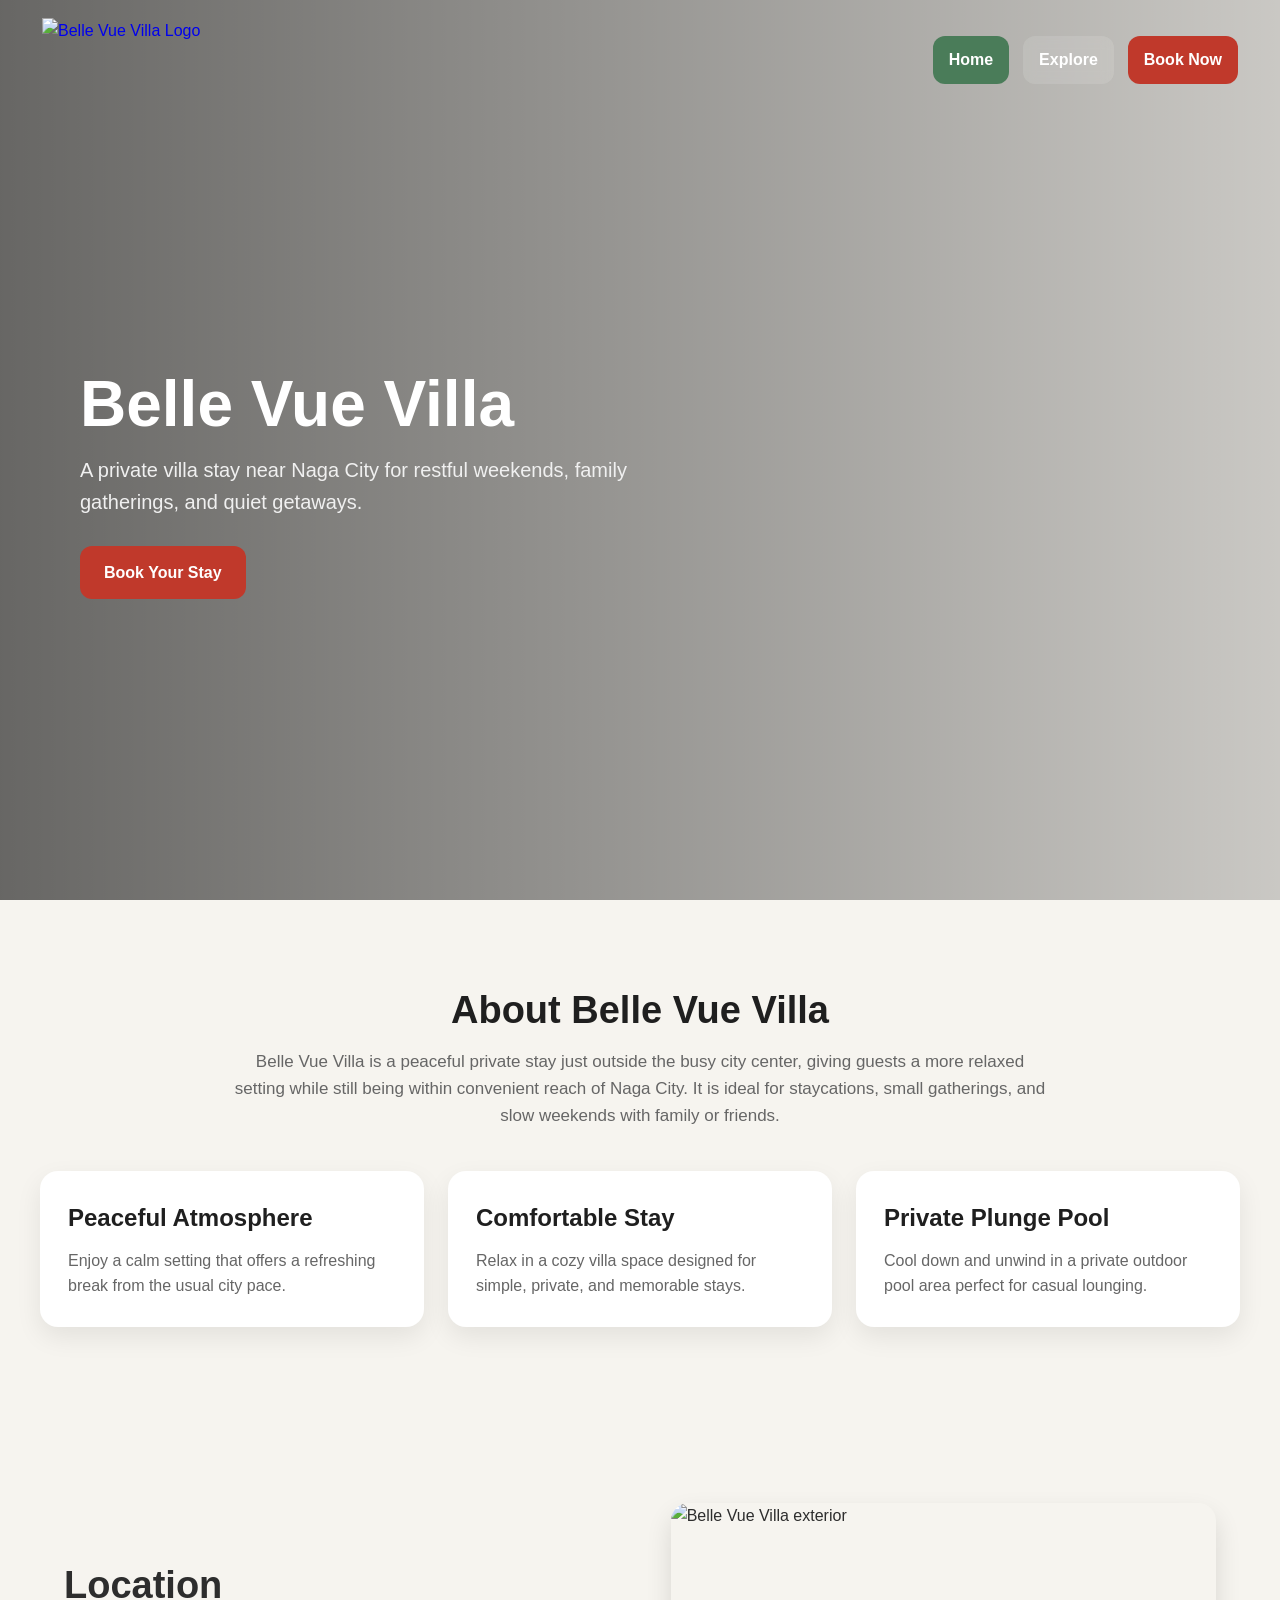
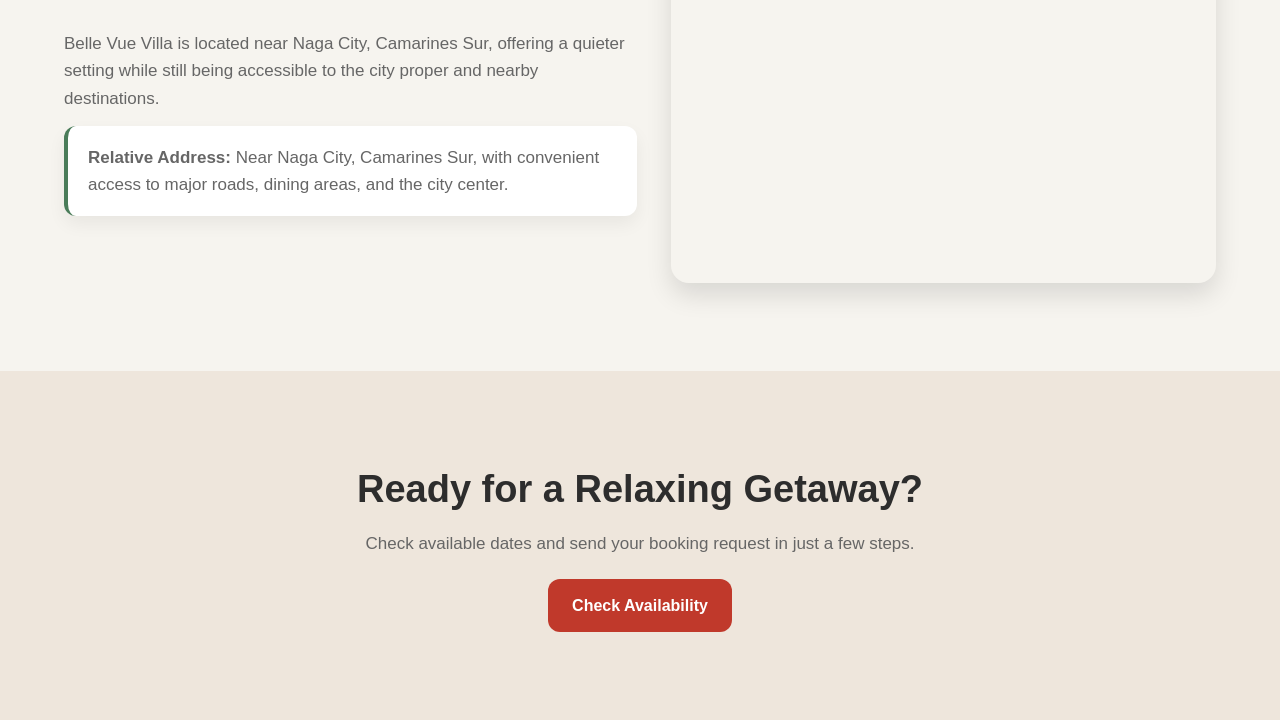
==== index.html @ 0dc4912a "Add files via upload" ====
<!DOCTYPE html>
<html lang="en">
<head>
  <meta charset="UTF-8">
  <meta name="viewport" content="width=device-width, initial-scale=1.0">
  <title>Belle Vue Villa</title>
  <link rel="stylesheet" href="style.css">
  <link rel="icon" type="image/png" sizes="32x32" href="Photos/BVV-favicon.png">
</head>
<body class="home-page">

  <header class="site-header home-header">
    <div class="header-left">
      <a href="index.html">
        <img src="Photos/BVV-Logo.png" alt="Belle Vue Villa Logo" class="logo">
      </a>
    </div>

    <button class="menu-toggle" id="menu-toggle" aria-label="Open navigation">☰</button>

    <nav id="site-nav">
      <a href="index.html" class="active">Home</a>
      <a href="explore.html">Explore</a>
      <a href="booking.html" class="book-link">Book Now</a>
    </nav>
  </header>

  <section class="hero">
    <div class="hero-overlay"></div>
    <div class="hero-text">
      <h1>Belle Vue Villa</h1>
      <p>A private villa stay near Naga City for restful weekends, family gatherings, and quiet getaways.</p>
      <button class="btn" type="button" onclick="location.href='booking.html'">Book Your Stay</button>
    </div>
  </section>

  <section class="about">
    <div class="section-heading">
      <h2>About Belle Vue Villa</h2>
      <p>
        Belle Vue Villa is a peaceful private stay just outside the busy city center, giving guests a more relaxed setting while still being within convenient reach of Naga City. It is ideal for staycations, small gatherings, and slow weekends with family or friends.
      </p>
    </div>

    <div class="features">
      <div class="feature">
        <h3>Peaceful Atmosphere</h3>
        <p>Enjoy a calm setting that offers a refreshing break from the usual city pace.</p>
      </div>

      <div class="feature">
        <h3>Comfortable Stay</h3>
        <p>Relax in a cozy villa space designed for simple, private, and memorable stays.</p>
      </div>

      <div class="feature">
        <h3>Private Plunge Pool</h3>
        <p>Cool down and unwind in a private outdoor pool area perfect for casual lounging.</p>
      </div>
    </div>
  </section>

  <section class="location-section">
    <div class="location-text">
      <h2>Location</h2>
      <p>
        Belle Vue Villa is located near Naga City, Camarines Sur, offering a quieter setting while still being accessible to the city proper and nearby destinations.
      </p>
      <p class="relative-address">
        <strong>Relative Address:</strong> Near Naga City, Camarines Sur, with convenient access to major roads, dining areas, and the city center.
      </p>
    </div>

    <div class="location-image">
      <img src="Photos/Outdoor/OD-1.JPG" alt="Belle Vue Villa exterior">
    </div>
  </section>

  <section class="cta">
    <h2>Ready for a Relaxing Getaway?</h2>
    <p>Check available dates and send your booking request in just a few steps.</p>
    <button class="btn" type="button" onclick="location.href='booking.html'">Check Availability</button>
  </section>

  <script>
    const menuToggle = document.getElementById("menu-toggle");
    const siteNav = document.getElementById("site-nav");

    menuToggle.addEventListener("click", () => {
      siteNav.classList.toggle("show");
    });
  </script>
</body>
</html>
---- style.css ----
*{
  margin:0;
  padding:0;
  box-sizing:border-box;
  font-family:'Segoe UI', Tahoma, Geneva, Verdana, sans-serif;
}

html{
  scroll-behavior:smooth;
}

body{
  background:#f6f4ef;
  color:#2d2d2d;
  line-height:1.6;
}

img{
  max-width:100%;
  display:block;
}

a{
  text-decoration:none;
}

button,
input,
select,
textarea{
  font:inherit;
}

/* ================= SHARED ================= */

.section-heading{
  max-width:820px;
  margin:0 auto 42px;
  text-align:center;
}

.section-heading h2{
  font-size:38px;
  line-height:1.2;
  margin-bottom:14px;
  color:#1f1f1f;
}

.section-heading p{
  font-size:17px;
  color:#666;
}

.btn{
  background:#c0392b;
  color:#fff;
  border:none;
  border-radius:12px;
  padding:14px 24px;
  font-size:16px;
  font-weight:600;
  cursor:pointer;
  transition:0.25s ease;
}

.btn:hover{
  background:#a93226;
  transform:translateY(-2px);
}

/* ================= HEADER ================= */

.site-header{
  width:100%;
  display:flex;
  align-items:center;
  justify-content:space-between;
  padding:18px 42px;
  position:relative;
  z-index:100;
  background:#ffffff;
  border-bottom:1px solid rgba(0,0,0,0.06);
}

.home-header{
  position:absolute;
  top:0;
  left:0;
  background:transparent;
  border-bottom:none;
}

.header-left{
  display:flex;
  align-items:center;
}

.logo{
  height:84px;
  width:auto;
  object-fit:contain;
}

.site-header nav{
  display:flex;
  align-items:center;
  gap:14px;
}

.site-header nav a{
  color:#333;
  font-weight:600;
  padding:11px 16px;
  border-radius:12px;
  transition:0.25s ease;
}

.site-header nav a:hover{
  background:#f2f2f2;
  color:#c0392b;
}

.site-header nav a.active{
  background:#4A7C59;
  color:#fff;
}

.home-header nav a{
  color:#fff;
  background:rgba(255,255,255,0.12);
  backdrop-filter:blur(6px);
}

.home-header nav a:hover{
  color:#fff;
  background:rgba(255,255,255,0.22);
}

.book-link{
  background:#c0392b !important;
  color:#fff !important;
}

.book-link:hover{
  background:#a93226 !important;
}

.menu-toggle{
  display:none;
  background:none;
  border:none;
  font-size:28px;
  color:#333;
  cursor:pointer;
}

.home-header .menu-toggle{
  color:#fff;
}

/* ================= HOME PAGE ================= */

.hero{
  position:relative;
  min-height:100vh;
  display:flex;
  align-items:center;
  padding:150px 80px 80px;
  background:url("Photos/Outdoor/OD-1.JPG") center/cover no-repeat;
}

.hero-overlay{
  position:absolute;
  inset:0;
  background:linear-gradient(to right, rgba(0,0,0,0.58), rgba(0,0,0,0.18));
}

.hero-text{
  position:relative;
  z-index:2;
  max-width:650px;
  color:#fff;
}

.hero-text h1{
  font-size:64px;
  line-height:1.05;
  margin-bottom:16px;
}

.hero-text p{
  font-size:20px;
  margin-bottom:28px;
  color:#f0f0f0;
}

.about,
.stay-rates-home,
.location-section,
.cta{
  padding:88px 24px;
}

.features{
  max-width:1200px;
  margin:0 auto;
  display:grid;
  grid-template-columns:repeat(3, 1fr);
  gap:24px;
}

.feature{
  background:#fff;
  padding:28px;
  border-radius:18px;
  box-shadow:0 10px 26px rgba(0,0,0,0.08);
}

.feature h3{
  margin-bottom:10px;
  color:#1f1f1f;
  font-size:24px;
}

.feature p{
  color:#666;
}

.stay-rates-home{
  background:#fff;
}

.home-rate-image{
  max-width:1100px;
  margin:0 auto;
}

.home-rate-image img{
  width:100%;
  border-radius:18px;
  box-shadow:0 10px 26px rgba(0,0,0,0.10);
}

.location-section{
  max-width:1200px;
  margin:0 auto;
  display:grid;
  grid-template-columns:1.05fr 1fr;
  gap:34px;
  align-items:center;
}

.location-text h2{
  font-size:38px;
  margin-bottom:14px;
}

.location-text p{
  color:#666;
  margin-bottom:14px;
  font-size:17px;
}

.relative-address{
  background:#fff;
  padding:18px 20px;
  border-left:4px solid #4A7C59;
  border-radius:12px;
  box-shadow:0 8px 18px rgba(0,0,0,0.06);
}

.location-image img{
  width:100%;
  height:380px;
  object-fit:cover;
  border-radius:18px;
  box-shadow:0 12px 26px rgba(0,0,0,0.12);
}

.cta{
  text-align:center;
  background:#eee6dc;
}

.cta h2{
  font-size:38px;
  margin-bottom:10px;
}

.cta p{
  max-width:640px;
  margin:0 auto 22px;
  color:#666;
  font-size:17px;
}

/* ================= EXPLORE PAGE ================= */

.explore-more{
  min-height:42vh;
  padding:150px 24px 70px;
  display:flex;
  flex-direction:column;
  justify-content:end;
  align-items:center;
  text-align:center;
  background:
    linear-gradient(rgba(0,0,0,0.46), rgba(0,0,0,0.28)),
    url("Photos/Outdoor/OD-1.JPG") center/cover no-repeat;
  color:white;
}

.explore-more h1{
  font-size:54px;
  line-height:1.1;
  margin-bottom:10px;
}

.explore-more h4{
  font-size:18px;
  font-weight:400;
  color:rgba(255,255,255,0.94);
}

.room-section{
  max-width:1200px;
  margin:0 auto;
  padding:80px 24px;
  display:grid;
  grid-template-columns:0.95fr 1.4fr;
  gap:36px;
  align-items:center;
}

.room-section.reverse{
  grid-template-columns:1.4fr 0.95fr;
}

.room-text{
  max-width:430px;
}

.room-text h2{
  font-size:38px;
  line-height:1.15;
  margin-bottom:14px;
  color:#1f1f1f;
}

.room-text p{
  font-size:17px;
  line-height:1.8;
  color:#666;
}

.room-section.reverse .room-text{
  justify-self:end;
}

.room-section.reverse .room-gallery{
  order:-1;
}

.room-gallery{
  display:grid;
  grid-template-columns:2fr 1fr 1fr;
  grid-auto-rows:180px;
  gap:14px;
}

.room-gallery img{
  width:100%;
  height:100%;
  object-fit:cover;
  border-radius:16px;
  cursor:pointer;
  box-shadow:0 8px 24px rgba(0,0,0,0.10);
  transition:transform 0.25s ease, box-shadow 0.25s ease;
}

.room-gallery img:hover{
  transform:translateY(-4px);
  box-shadow:0 14px 28px rgba(0,0,0,0.16);
}

.room-gallery img:first-child{
  grid-column:1 / 2;
  grid-row:1 / span 2;
}

.room-gallery img:nth-child(4){
  grid-column:2 / span 2;
}

.room-section + .room-section{
  border-top:1px solid rgba(0,0,0,0.06);
}

.gallery-container{
  max-width:1200px;
  margin:0 auto;
  padding:20px 24px 90px;
}

.gallery-container h2{
  font-size:34px;
  margin-bottom:22px;
  color:#1f1f1f;
}

.images{
  display:grid;
  grid-template-columns:repeat(3, 1fr);
  gap:18px;
}

.images img{
  width:100%;
  height:250px;
  object-fit:cover;
  border-radius:16px;
  cursor:pointer;
  box-shadow:0 8px 24px rgba(0,0,0,0.10);
  transition:transform 0.25s ease, box-shadow 0.25s ease;
}

.images img:hover{
  transform:translateY(-4px);
  box-shadow:0 14px 28px rgba(0,0,0,0.16);
}

.images img:first-child{
  grid-column:span 2;
  height:320px;
}

.lightbox{
  position:fixed;
  inset:0;
  background:rgba(0,0,0,0.92);
  display:none;
  justify-content:center;
  align-items:center;
  z-index:9999;
  padding:24px;
}

.lightbox img{
  max-width:min(1100px, 92vw);
  max-height:88vh;
  border-radius:16px;
  box-shadow:0 18px 40px rgba(0,0,0,0.35);
}

.lightbox .close{
  position:absolute;
  top:18px;
  right:28px;
  font-size:40px;
  line-height:1;
  color:white;
  cursor:pointer;
}

/* ================= BOOKING PAGE ================= */

.booking-page{
  max-width:1200px;
  margin:0 auto;
  padding:36px 24px 80px;
}

.booking-hero{
  margin-bottom:28px;
}

.booking-hero-text{
  background:#ffffff;
  border:1px solid rgba(0,0,0,0.06);
  border-radius:20px;
  box-shadow:0 10px 26px rgba(0,0,0,0.06);
  padding:34px 32px;
}

.booking-hero-text h1{
  font-size:42px;
  line-height:1.15;
  margin-bottom:12px;
  color:#1f1f1f;
}

.booking-hero-text p{
  max-width:760px;
  color:#666;
  font-size:17px;
}

.section-title-wrap{
  margin-bottom:18px;
}

.section-title-wrap h2{
  font-size:30px;
  line-height:1.2;
  margin-bottom:8px;
  color:#1f1f1f;
}

.section-title-wrap p{
  color:#6b6b6b;
  font-size:15px;
}

.booking-calendar-section{
  margin-bottom:30px;
}

.calendar-card{
  background:#ffffff;
  border:1px solid rgba(0,0,0,0.06);
  border-radius:20px;
  box-shadow:0 10px 26px rgba(0,0,0,0.06);
  padding:26px;
}

.calendar-card iframe{
  width:100%;
  height:580px;
  border:0;
  border-radius:16px;
  background:#f7f7f7;
}

.booking-info-grid{
  display:grid;
  grid-template-columns:1fr 1fr;
  gap:28px;
  margin-bottom:34px;
}

.booking-page .info-card{
  background:#ffffff;
  border:1px solid rgba(0,0,0,0.06);
  border-radius:20px;
  box-shadow:0 10px 26px rgba(0,0,0,0.06);
  padding:26px;
}

.rates-card img,
.payment-card img{
  width:100%;
  border-radius:16px;
  box-shadow:0 8px 22px rgba(0,0,0,0.08);
  object-fit:cover;
}

.booking-form-section{
  margin-bottom:20px;
}

.booking-form-card{
  background:#ffffff;
  border:1px solid rgba(0,0,0,0.06);
  border-radius:20px;
  box-shadow:0 10px 26px rgba(0,0,0,0.06);
  padding:30px;
}

#bookingForm{
  display:block;
}

.input-grid{
  display:grid;
  grid-template-columns:repeat(2, 1fr);
  gap:18px;
}

.input-full{
  grid-column:1 / -1;
}

.booking-form-card .input-group{
  display:flex;
  flex-direction:column;
}

.booking-form-card .input-group label{
  font-size:14px;
  font-weight:600;
  color:#333;
  margin-bottom:8px;
}

.booking-form-card input,
.booking-form-card select{
  width:100%;
  padding:14px 16px;
  border:1px solid #d8d8d8;
  border-radius:12px;
  background:#fcfcfc;
  color:#222;
  font-size:15px;
  outline:none;
  transition:border-color 0.25s ease, box-shadow 0.25s ease, background 0.25s ease;
}

.booking-form-card input::placeholder{
  color:#9a9a9a;
}

.booking-form-card input:focus,
.booking-form-card select:focus{
  border-color:#4A7C59;
  box-shadow:0 0 0 4px rgba(74,124,89,0.12);
  background:#ffffff;
}

.booking-form-card input.error,
.booking-form-card select.error{
  border-color:#d9534f !important;
  background:#fff7f7;
  box-shadow:0 0 0 4px rgba(217,83,79,0.10);
}

.booking-form-card input[type="date"]{
  cursor:pointer;
}

.booking-form-card input[type="date"]::-webkit-calendar-picker-indicator{
  cursor:pointer;
  opacity:0.85;
}

.date-wrapper::after{
  display:none !important;
}

.upload-box{
  display:flex;
  align-items:center;
  justify-content:center;
  min-height:120px;
  padding:18px;
  border:2px dashed #cfd7cf;
  border-radius:14px;
  background:#f8fbf8;
  color:#4d5c50;
  text-align:center;
  cursor:pointer;
  transition:border-color 0.25s ease, background 0.25s ease, transform 0.25s ease;
}

.upload-box:hover{
  border-color:#4A7C59;
  background:#f1f7f2;
  transform:translateY(-1px);
}

.file-preview{
  display:flex;
  align-items:center;
  justify-content:space-between;
  gap:14px;
  padding:14px 16px;
  border:1px solid #e2e2e2;
  border-radius:14px;
  background:#f9f9f9;
}

#fileName{
  font-size:14px;
  color:#333;
  word-break:break-word;
}

.remove-btn{
  background:#f1d7d4;
  color:#8b3c35;
  border:none;
  width:36px;
  height:36px;
  border-radius:10px;
  font-size:20px;
  line-height:1;
  cursor:pointer;
  flex-shrink:0;
  transition:background 0.25s ease, transform 0.25s ease;
}

.remove-btn:hover{
  background:#e8c3be;
  transform:scale(1.04);
}

.submit-btn{
  display:block;
  width:auto;
  min-width:220px;
  margin:22px auto 0;
  padding:16px 28px;
  border:none;
  border-radius:12px;
  background:#c0392b;
  color:#fff;
  font-size:16px;
  font-weight:700;
  cursor:pointer;
  transition:background 0.25s ease, transform 0.25s ease, box-shadow 0.25s ease;
  box-shadow:0 10px 18px rgba(192,57,43,0.18);
}

.submit-btn:hover{
  background:#a93226;
  transform:translateY(-2px);
}

.submit-btn:disabled{
  opacity:0.7;
  cursor:not-allowed;
  transform:none;
}

.success-message{
  margin-top:18px;
  padding:16px 18px;
  background:#edf8ef;
  border:1px solid #cfe8d3;
  color:#2f6b3b;
  border-radius:12px;
  text-align:center;
  font-size:14px;
  line-height:1.6;
  animation:popIn 0.4s ease;
}

.required::after{
  content:" *";
  color:#e53935;
  font-weight:600;
}

/* ================= LOADING OVERLAY ================= */

.loading-overlay{
  position:fixed;
  inset:0;
  background:rgba(0,0,0,0.65);
  display:flex;
  justify-content:center;
  align-items:center;
  z-index:9999;
  opacity:0;
  visibility:hidden;
  transition:0.3s ease;
}

.loading-overlay.show{
  opacity:1;
  visibility:visible;
}

.loader-box{
  background:#fff;
  padding:30px 40px;
  border-radius:16px;
  text-align:center;
  box-shadow:0 15px 40px rgba(0,0,0,0.25);
  animation:fadeInUp 0.4s ease;
}

.spinner{
  width:50px;
  height:50px;
  border:4px solid #eee;
  border-top:4px solid #c0392b;
  border-radius:50%;
  margin:0 auto 15px;
  animation:spin 1s linear infinite;
}

.loader-box p{
  font-size:15px;
  color:#333;
}

@keyframes spin{
  to{
    transform:rotate(360deg);
  }
}

@keyframes fadeInUp{
  from{
    transform:translateY(20px);
    opacity:0;
  }
  to{
    transform:translateY(0);
    opacity:1;
  }
}

@keyframes popIn{
  from{
    transform:scale(0.85);
    opacity:0;
  }
  to{
    transform:scale(1);
    opacity:1;
  }
}

/* ================= RESPONSIVE ================= */

@media (max-width: 900px){
  .features,
  .location-section,
  .booking-info-grid{
    grid-template-columns:1fr;
  }

  .room-section,
  .room-section.reverse{
    grid-template-columns:1fr;
    gap:24px;
  }

  .room-section.reverse .room-text{
    justify-self:start;
  }

  .room-section.reverse .room-gallery{
    order:0;
  }

  .room-text{
    max-width:100%;
  }

  .room-gallery{
    grid-template-columns:1.5fr 1fr;
    grid-auto-rows:170px;
  }

  .room-gallery img:nth-child(4){
    grid-column:auto;
  }

  .images{
    grid-template-columns:repeat(2, 1fr);
  }

  .images img:first-child{
    grid-column:span 2;
  }

  .calendar-card iframe{
    height:500px;
  }
}

@media (max-width: 768px){
  .site-header{
    padding:16px 20px;
    position:relative;
  }

  .logo{
    height:68px;
  }

  .menu-toggle{
    display:block;
    z-index:30;
  }

  .site-header nav{
    position:absolute;
    top:100%;
    right:20px;
    min-width:220px;
    display:none;
    flex-direction:column;
    align-items:stretch;
    background:#ffffff;
    border-radius:14px;
    box-shadow:0 12px 30px rgba(0,0,0,0.15);
    padding:12px;
    gap:8px;
  }

  .home-header nav{
    background:rgba(255,255,255,0.96);
    backdrop-filter:blur(8px);
  }

  .site-header nav.show{
    display:flex;
  }

  .site-header nav a,
  .home-header nav a{
    color:#333;
    background:transparent;
    padding:12px 14px;
    border-radius:10px;
  }

  .site-header nav a.active{
    color:#fff;
    background:#4A7C59;
  }

  .book-link{
    text-align:center;
  }

  .hero{
    min-height:88vh;
    padding:130px 24px 60px;
  }

  .hero-text{
    max-width:100%;
    text-align:center;
  }

  .hero-text h1{
    font-size:42px;
  }

  .hero-text p{
    font-size:18px;
  }

  .about,
  .stay-rates-home,
  .location-section,
  .cta{
    padding:60px 20px;
  }

  .section-heading h2,
  .location-text h2,
  .cta h2,
  .section-title-wrap h2{
    font-size:24px;
  }

  .explore-more{
    min-height:34vh;
    padding:120px 20px 50px;
  }

  .explore-more h1{
    font-size:40px;
  }

  .explore-more h4{
    font-size:16px;
  }

  .room-section{
    padding:56px 20px;
  }

  .room-text{
    text-align:center;
  }

  .room-text h2{
    font-size:30px;
  }

  .room-text p{
    font-size:16px;
  }

  .room-gallery{
    grid-template-columns:1fr;
    grid-auto-rows:220px;
  }

  .room-gallery img:first-child{
    grid-column:auto;
    grid-row:auto;
  }

  .images{
    grid-template-columns:1fr;
  }

  .images img,
  .images img:first-child{
    height:240px;
    grid-column:auto;
  }

  .gallery-container{
    padding:10px 20px 70px;
  }

  .booking-page{
    padding:24px 16px 60px;
  }

  .booking-hero-text,
  .calendar-card,
  .booking-page .info-card,
  .booking-form-card{
    padding:20px;
    border-radius:16px;
  }

  .booking-hero-text h1{
    font-size:32px;
  }

  .input-grid{
    grid-template-columns:1fr;
  }

  .input-full{
    grid-column:auto;
  }

  .calendar-card iframe{
    height:420px;
  }
}

@media (max-width: 480px){
  .hero-text h1{
    font-size:34px;
  }

  .hero-text p{
    font-size:16px;
  }

  .explore-more h1{
    font-size:34px;
  }

  .room-gallery{
    grid-auto-rows:190px;
  }

  .images img,
  .images img:first-child{
    height:200px;
  }

  .lightbox .close{
    top:12px;
    right:18px;
    font-size:34px;
  }

  .booking-hero-text h1{
    font-size:28px;
  }

  .calendar-card iframe{
    height:360px;
  }

  .upload-box{
    min-height:100px;
    font-size:14px;
  }

  .submit-btn{
    min-width:180px;
    padding:14px 22px;
    font-size:15px;
  }

  .rates-card img,
  .payment-card img{
    max-height:260px;
    object-fit:contain;
  }

  .loader-box{
    padding:24px 20px;
    width:88%;
  }
}
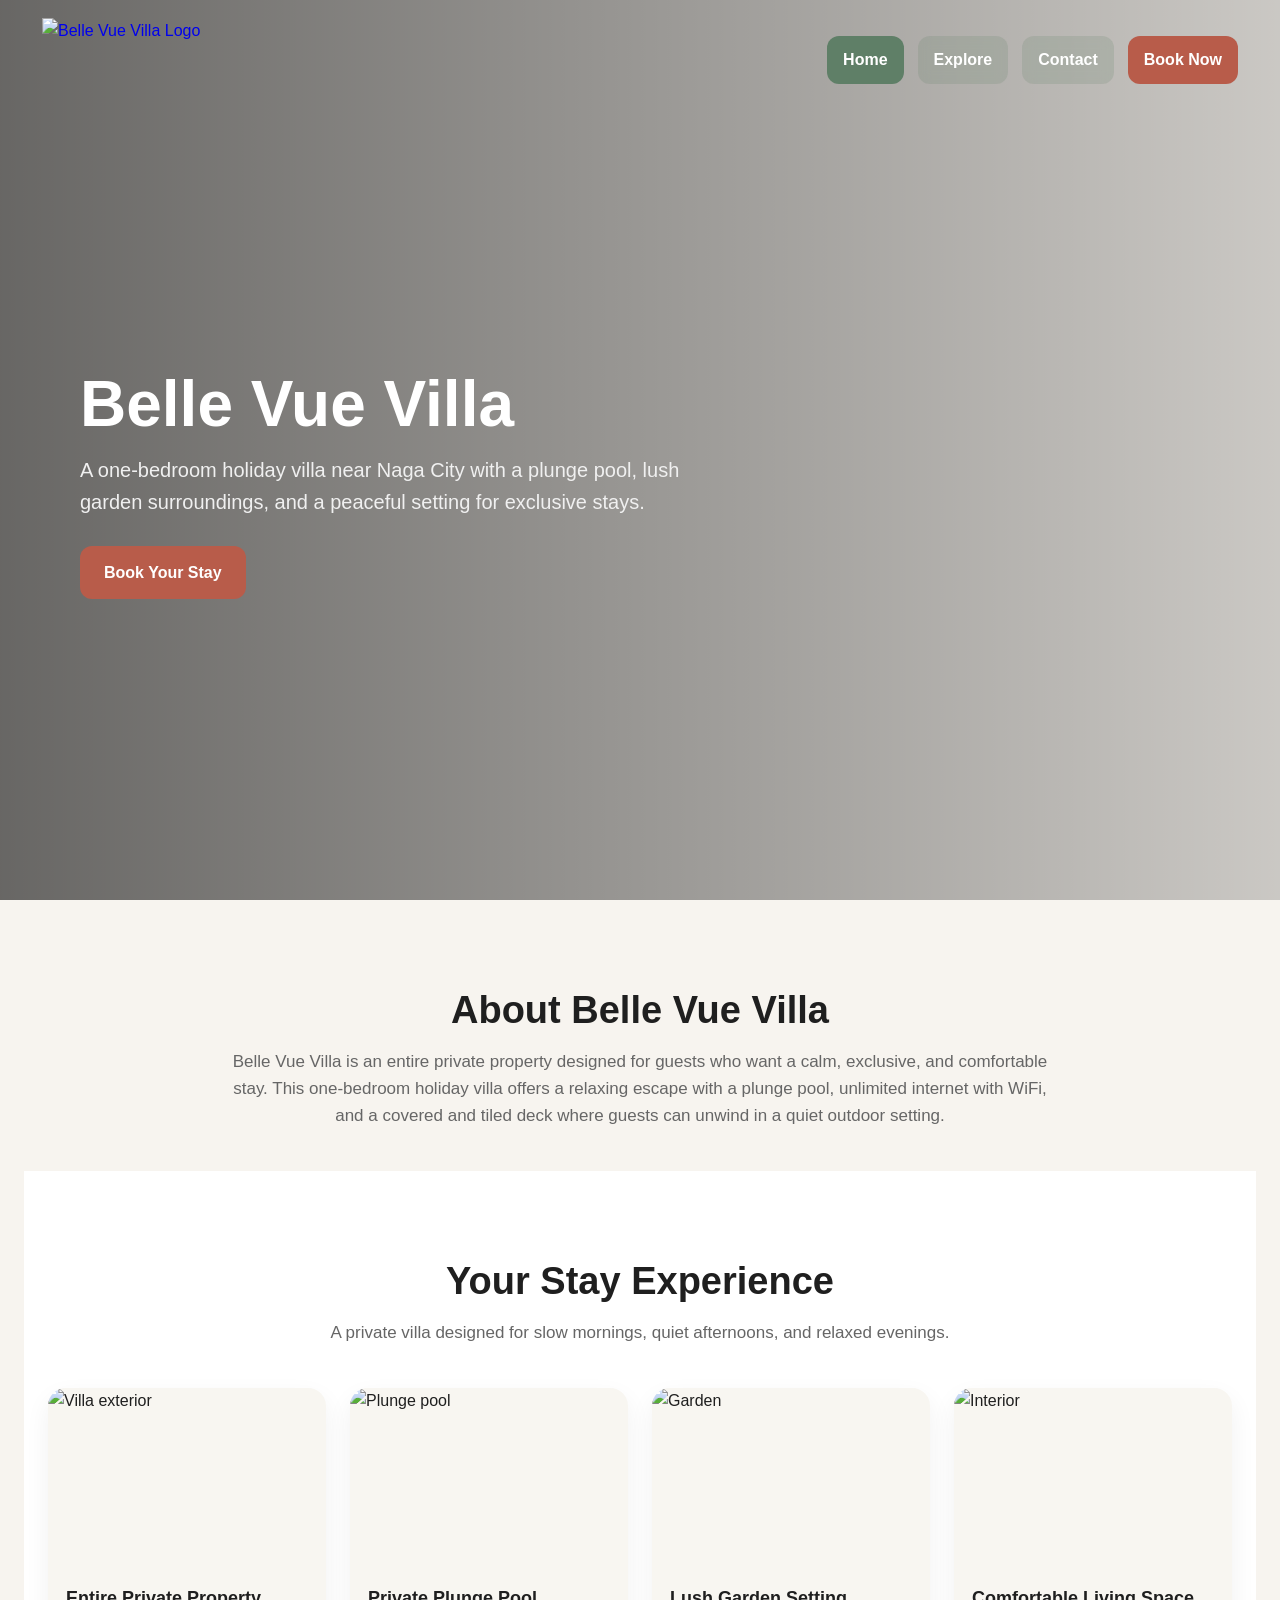
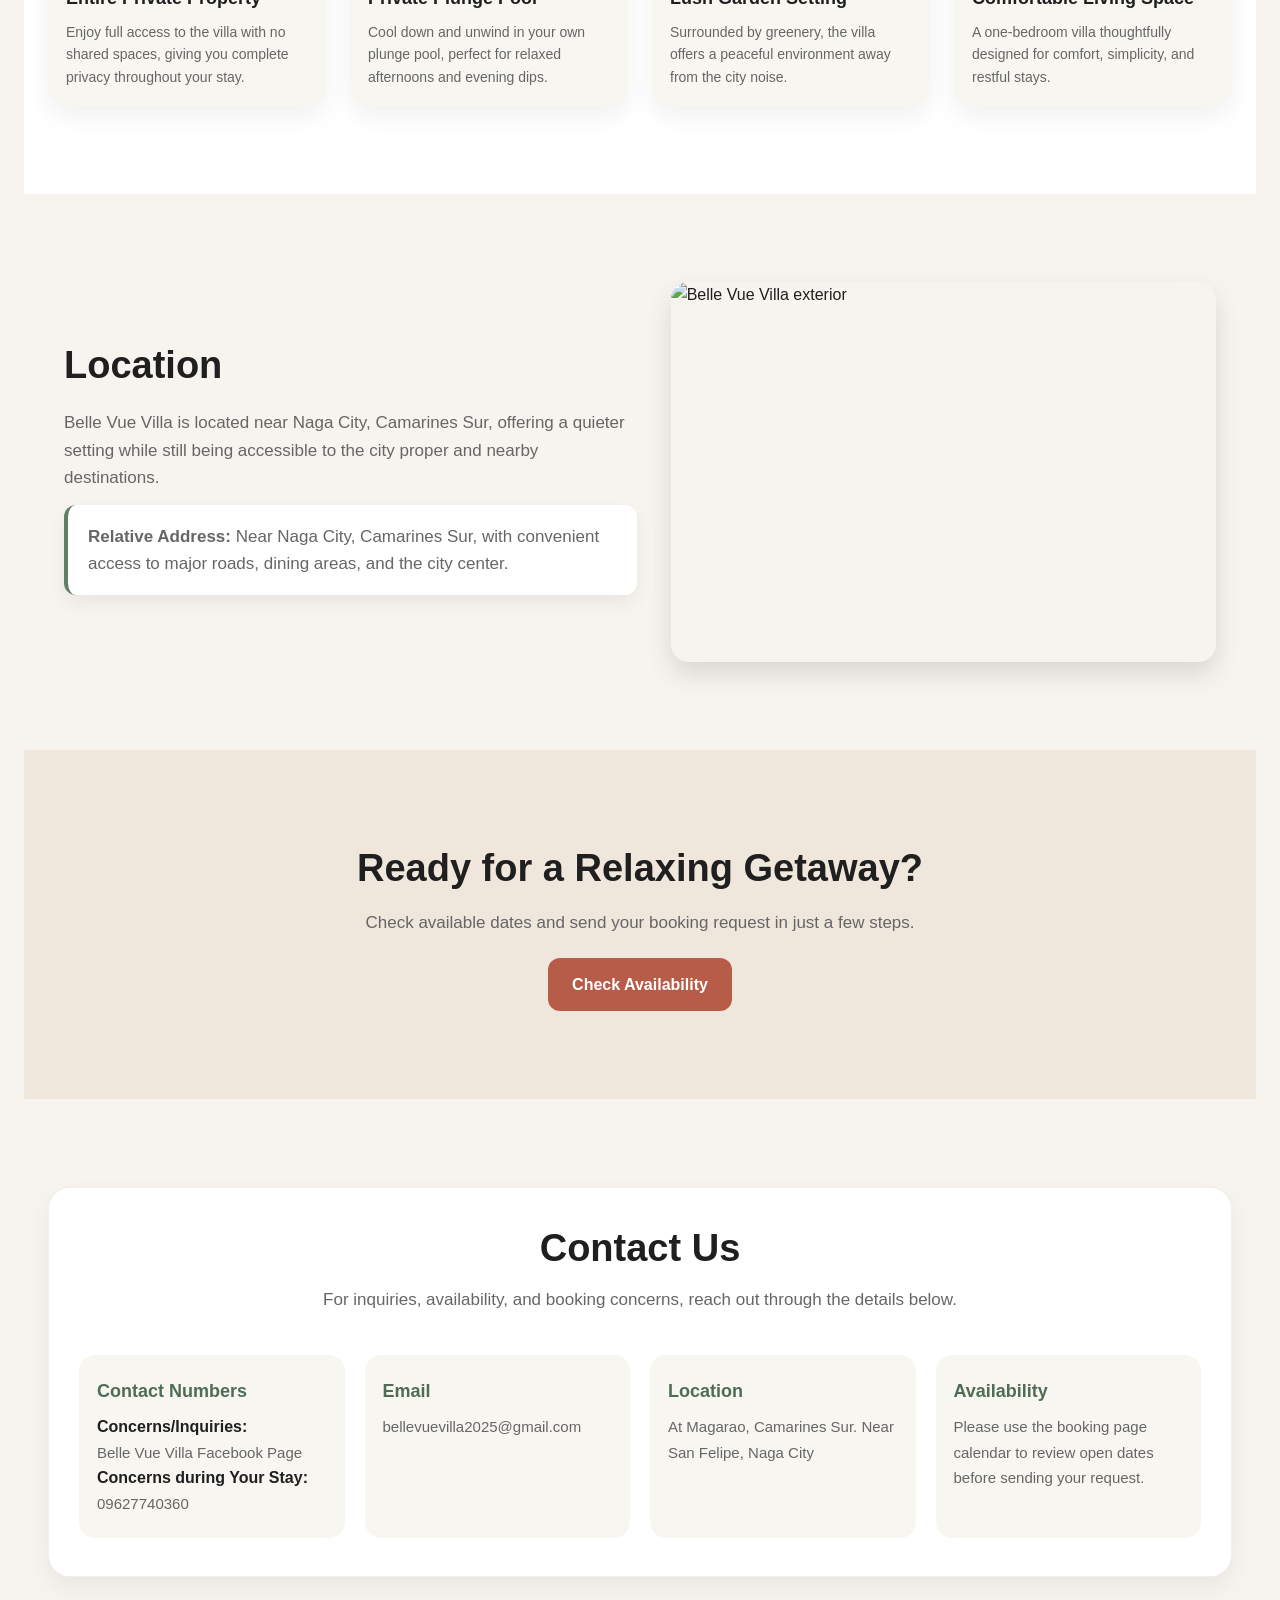
==== commit 4cc03eb9: "Add files via upload" ====
--- a/index.html
+++ b/index.html
@@ -5,14 +5,13 @@
   <meta name="viewport" content="width=device-width, initial-scale=1.0">
   <title>Belle Vue Villa</title>
   <link rel="stylesheet" href="style.css">
-  <link rel="icon" type="image/png" sizes="32x32" href="Photos/BVV-favicon.png">
 </head>
 <body class="home-page">
 
   <header class="site-header home-header">
     <div class="header-left">
       <a href="index.html">
-        <img src="Photos/BVV-Logo.png" alt="Belle Vue Villa Logo" class="logo">
+        <img src="Photos/BVV_Transparent_BG_Logo.svg" alt="Belle Vue Villa Logo" class="logo">
       </a>
     </div>
 
@@ -21,6 +20,7 @@
     <nav id="site-nav">
       <a href="index.html" class="active">Home</a>
       <a href="explore.html">Explore</a>
+      <a href="#contact">Contact</a>
       <a href="booking.html" class="book-link">Book Now</a>
     </nav>
   </header>
@@ -29,7 +29,7 @@
     <div class="hero-overlay"></div>
     <div class="hero-text">
       <h1>Belle Vue Villa</h1>
-      <p>A private villa stay near Naga City for restful weekends, family gatherings, and quiet getaways.</p>
+      <p>A one-bedroom holiday villa near Naga City with a plunge pool, lush garden surroundings, and a peaceful setting for exclusive stays.</p>
       <button class="btn" type="button" onclick="location.href='booking.html'">Book Your Stay</button>
     </div>
   </section>
@@ -38,25 +38,42 @@
     <div class="section-heading">
       <h2>About Belle Vue Villa</h2>
       <p>
-        Belle Vue Villa is a peaceful private stay just outside the busy city center, giving guests a more relaxed setting while still being within convenient reach of Naga City. It is ideal for staycations, small gatherings, and slow weekends with family or friends.
+        Belle Vue Villa is an entire private property designed for guests who want a calm, exclusive, and comfortable stay. This one-bedroom holiday villa offers a relaxing escape with a plunge pool, unlimited internet with WiFi, and a covered and tiled deck where guests can unwind in a quiet outdoor setting.
       </p>
     </div>
 
-    <div class="features">
-      <div class="feature">
-        <h3>Peaceful Atmosphere</h3>
-        <p>Enjoy a calm setting that offers a refreshing break from the usual city pace.</p>
+  <section class="experience-section">
+    <div class="section-heading">
+      <h2>Your Stay Experience</h2>
+      <p>A private villa designed for slow mornings, quiet afternoons, and relaxed evenings.</p>
+    </div>
+
+    <div class="experience-grid">
+
+      <div class="experience-card">
+        <img src="Photos/Outdoor/OD-1.JPG" alt="Villa exterior">
+        <h3>Entire Private Property</h3>
+        <p>Enjoy full access to the villa with no shared spaces, giving you complete privacy throughout your stay.</p>
       </div>
 
-      <div class="feature">
-        <h3>Comfortable Stay</h3>
-        <p>Relax in a cozy villa space designed for simple, private, and memorable stays.</p>
+      <div class="experience-card">
+        <img src="Photos/Outdoor/OD-4.JPG" alt="Plunge pool">
+        <h3>Private Plunge Pool</h3>
+        <p>Cool down and unwind in your own plunge pool, perfect for relaxed afternoons and evening dips.</p>
       </div>
 
-      <div class="feature">
-        <h3>Private Plunge Pool</h3>
-        <p>Cool down and unwind in a private outdoor pool area perfect for casual lounging.</p>
+      <div class="experience-card">
+        <img src="Photos/Outdoor/OD-3.JPG" alt="Garden">
+        <h3>Lush Garden Setting</h3>
+        <p>Surrounded by greenery, the villa offers a peaceful environment away from the city noise.</p>
       </div>
+
+      <div class="experience-card">
+        <img src="Photos/Living Room/LR-3.JPG" alt="Interior">
+        <h3>Comfortable Living Space</h3>
+        <p>A one-bedroom villa thoughtfully designed for comfort, simplicity, and restful stays.</p>
+      </div>
+
     </div>
   </section>
 
@@ -82,6 +99,40 @@
     <button class="btn" type="button" onclick="location.href='booking.html'">Check Availability</button>
   </section>
 
+  <section class="contact-section" id="contact">
+    <div class="contact-card">
+      <div class="section-heading">
+        <h2>Contact Us</h2>
+        <p>For inquiries, availability, and booking concerns, reach out through the details below.</p>
+      </div>
+
+      <div class="contact-grid">
+        <div class="contact-item">
+          <h3>Contact Numbers</h3>
+          <h4>Concerns/Inquiries:</h4>
+          <p>Belle Vue Villa Facebook Page</p>
+          <h4>Concerns during Your Stay:</h4>
+          <p>09627740360</p>
+        </div>
+
+        <div class="contact-item">
+          <h3>Email</h3>
+          <p>bellevuevilla2025@gmail.com</p>
+        </div>
+
+        <div class="contact-item">
+          <h3>Location</h3>
+          <p>At Magarao, Camarines Sur. Near San Felipe, Naga City</p>
+        </div>
+
+        <div class="contact-item">
+          <h3>Availability</h3>
+          <p>Please use the booking page calendar to review open dates before sending your request.</p>
+        </div>
+      </div>
+    </div>
+  </section>
+
   <script>
     const menuToggle = document.getElementById("menu-toggle");
     const siteNav = document.getElementById("site-nav");
--- a/style.css
+++ b/style.css
@@ -1,3 +1,13 @@
+/* =========================================================
+   BELLE VUE VILLA - COMPLETE STYLESHEET
+   DESKTOP / TABLET / MOBILE GROUPED WITH CLEAR LABELS
+   ========================================================= */
+
+
+/* =========================================================
+   1. RESET / BASE
+   ========================================================= */
+
 *{
   margin:0;
   padding:0;
@@ -5,13 +15,27 @@
   font-family:'Segoe UI', Tahoma, Geneva, Verdana, sans-serif;
 }
 
+:root{
+  --brand-green:#5f7f67;
+  --brand-green-dark:#4f6d56;
+  --brand-green-soft:#edf3ee;
+  --brand-terracotta:#b85c4a;
+  --brand-terracotta-dark:#9f4d3d;
+  --brand-sand:#efe6dc;
+  --text-main:#1f1f1f;
+  --text-soft:#666;
+  --card-white:#ffffff;
+  --border-soft:rgba(0,0,0,0.06);
+  --shadow-soft:0 10px 26px rgba(0,0,0,0.08);
+}
+
 html{
   scroll-behavior:smooth;
 }
 
 body{
-  background:#f6f4ef;
-  color:#2d2d2d;
+  background:#f7f4ef;
+  color:var(--text-main);
   line-height:1.6;
 }
 
@@ -31,7 +55,10 @@
   font:inherit;
 }
 
-/* ================= SHARED ================= */
+
+/* =========================================================
+   2. SHARED / GLOBAL COMPONENTS
+   ========================================================= */
 
 .section-heading{
   max-width:820px;
@@ -43,16 +70,16 @@
   font-size:38px;
   line-height:1.2;
   margin-bottom:14px;
-  color:#1f1f1f;
+  color:var(--text-main);
 }
 
 .section-heading p{
   font-size:17px;
-  color:#666;
+  color:var(--text-soft);
 }
 
 .btn{
-  background:#c0392b;
+  background:var(--brand-terracotta);
   color:#fff;
   border:none;
   border-radius:12px;
@@ -64,11 +91,14 @@
 }
 
 .btn:hover{
-  background:#a93226;
+  background:var(--brand-terracotta-dark);
   transform:translateY(-2px);
 }
 
-/* ================= HEADER ================= */
+
+/* =========================================================
+   3. HEADER / NAVIGATION
+   ========================================================= */
 
 .site-header{
   width:100%;
@@ -108,7 +138,7 @@
 }
 
 .site-header nav a{
-  color:#333;
+  color:#33413a;
   font-weight:600;
   padding:11px 16px;
   border-radius:12px;
@@ -116,33 +146,33 @@
 }
 
 .site-header nav a:hover{
-  background:#f2f2f2;
-  color:#c0392b;
+  background:var(--brand-green-soft);
+  color:var(--brand-green-dark);
 }
 
 .site-header nav a.active{
-  background:#4A7C59;
+  background:var(--brand-green);
   color:#fff;
 }
 
 .home-header nav a{
   color:#fff;
-  background:rgba(255,255,255,0.12);
+  background:rgba(95,127,103,0.18);
   backdrop-filter:blur(6px);
 }
 
 .home-header nav a:hover{
   color:#fff;
-  background:rgba(255,255,255,0.22);
+  background:rgba(95,127,103,0.34);
 }
 
 .book-link{
-  background:#c0392b !important;
+  background:var(--brand-terracotta) !important;
   color:#fff !important;
 }
 
 .book-link:hover{
-  background:#a93226 !important;
+  background:var(--brand-terracotta-dark) !important;
 }
 
 .menu-toggle{
@@ -158,7 +188,12 @@
   color:#fff;
 }
 
-/* ================= HOME PAGE ================= */
+
+/* =========================================================
+   4. HOME PAGE
+   ========================================================= */
+
+/* ---------- HERO ---------- */
 
 .hero{
   position:relative;
@@ -194,52 +229,63 @@
   color:#f0f0f0;
 }
 
+/* ---------- HOME SECTIONS ---------- */
+
 .about,
-.stay-rates-home,
+.experience-section,
 .location-section,
-.cta{
+.cta,
+.contact-section{
   padding:88px 24px;
 }
 
-.features{
+/* ---------- EXPERIENCE SECTION (REPLACES STAY RATES ON HOME) ---------- */
+
+.experience-section{
+  background:#fff;
+}
+
+.experience-grid{
   max-width:1200px;
   margin:0 auto;
   display:grid;
-  grid-template-columns:repeat(3, 1fr);
+  grid-template-columns:repeat(4, 1fr);
   gap:24px;
 }
 
-.feature{
-  background:#fff;
-  padding:28px;
+.experience-card{
+  background:#f8f6f1;
   border-radius:18px;
-  box-shadow:0 10px 26px rgba(0,0,0,0.08);
-}
-
-.feature h3{
-  margin-bottom:10px;
+  overflow:hidden;
+  box-shadow:0 10px 26px rgba(0,0,0,0.06);
+  transition:0.3s ease;
+}
+
+.experience-card:hover{
+  transform:translateY(-5px);
+  box-shadow:0 16px 32px rgba(0,0,0,0.12);
+}
+
+.experience-card img{
+  width:100%;
+  height:180px;
+  object-fit:cover;
+}
+
+.experience-card h3{
+  padding:16px 18px 8px;
+  font-size:18px;
   color:#1f1f1f;
-  font-size:24px;
-}
-
-.feature p{
+}
+
+.experience-card p{
+  padding:0 18px 18px;
+  font-size:14px;
   color:#666;
-}
-
-.stay-rates-home{
-  background:#fff;
-}
-
-.home-rate-image{
-  max-width:1100px;
-  margin:0 auto;
-}
-
-.home-rate-image img{
-  width:100%;
-  border-radius:18px;
-  box-shadow:0 10px 26px rgba(0,0,0,0.10);
-}
+  line-height:1.6;
+}
+
+/* ---------- LOCATION ---------- */
 
 .location-section{
   max-width:1200px;
@@ -256,7 +302,7 @@
 }
 
 .location-text p{
-  color:#666;
+  color:var(--text-soft);
   margin-bottom:14px;
   font-size:17px;
 }
@@ -264,7 +310,7 @@
 .relative-address{
   background:#fff;
   padding:18px 20px;
-  border-left:4px solid #4A7C59;
+  border-left:4px solid var(--brand-green);
   border-radius:12px;
   box-shadow:0 8px 18px rgba(0,0,0,0.06);
 }
@@ -277,9 +323,11 @@
   box-shadow:0 12px 26px rgba(0,0,0,0.12);
 }
 
+/* ---------- CTA ---------- */
+
 .cta{
   text-align:center;
-  background:#eee6dc;
+  background:var(--brand-sand);
 }
 
 .cta h2{
@@ -290,37 +338,81 @@
 .cta p{
   max-width:640px;
   margin:0 auto 22px;
-  color:#666;
+  color:var(--text-soft);
   font-size:17px;
 }
 
-/* ================= EXPLORE PAGE ================= */
+/* ---------- CONTACT ---------- */
+
+.contact-card{
+  max-width:1200px;
+  margin:0 auto;
+  background:#ffffff;
+  border:1px solid var(--border-soft);
+  border-radius:22px;
+  box-shadow:0 10px 26px rgba(0,0,0,0.06);
+  padding:38px 30px;
+}
+
+.contact-grid{
+  display:grid;
+  grid-template-columns:repeat(4, 1fr);
+  gap:20px;
+}
+
+.contact-item{
+  background:#f8f6f1;
+  border-radius:16px;
+  padding:22px 18px;
+}
+
+.contact-item h3{
+  font-size:18px;
+  margin-bottom:8px;
+  color:var(--brand-green-dark);
+}
+
+.contact-item p{
+  color:var(--text-soft);
+  font-size:15px;
+  line-height:1.7;
+}
+
+
+/* =========================================================
+   5. EXPLORE PAGE
+   ========================================================= */
+
+/* ---------- EXPLORE HERO ---------- */
 
 .explore-more{
-  min-height:42vh;
+  min-height:78vh;
   padding:150px 24px 70px;
   display:flex;
   flex-direction:column;
-  justify-content:end;
+  justify-content:center;
   align-items:center;
   text-align:center;
   background:
-    linear-gradient(rgba(0,0,0,0.46), rgba(0,0,0,0.28)),
-    url("Photos/Outdoor/OD-1.JPG") center/cover no-repeat;
+    linear-gradient(rgba(0,0,0,0.50), rgba(0,0,0,0.30)),
+    url("Photos/BVV_Explore_Hero.jpg") center/cover no-repeat;
   color:white;
 }
 
 .explore-more h1{
-  font-size:54px;
+  font-size:58px;
   line-height:1.1;
-  margin-bottom:10px;
+  margin-bottom:12px;
 }
 
 .explore-more h4{
-  font-size:18px;
+  font-size:19px;
   font-weight:400;
   color:rgba(255,255,255,0.94);
-}
+  max-width:700px;
+}
+
+/* ---------- ROOM SECTIONS ---------- */
 
 .room-section{
   max-width:1200px;
@@ -344,13 +436,13 @@
   font-size:38px;
   line-height:1.15;
   margin-bottom:14px;
-  color:#1f1f1f;
+  color:var(--text-main);
 }
 
 .room-text p{
   font-size:17px;
   line-height:1.8;
-  color:#666;
+  color:var(--text-soft);
 }
 
 .room-section.reverse .room-text{
@@ -360,6 +452,8 @@
 .room-section.reverse .room-gallery{
   order:-1;
 }
+
+/* ---------- ROOM GALLERY ---------- */
 
 .room-gallery{
   display:grid;
@@ -393,8 +487,10 @@
 }
 
 .room-section + .room-section{
-  border-top:1px solid rgba(0,0,0,0.06);
-}
+  border-top:1px solid var(--border-soft);
+}
+
+/* ---------- EXTRA GALLERY ---------- */
 
 .gallery-container{
   max-width:1200px;
@@ -405,7 +501,7 @@
 .gallery-container h2{
   font-size:34px;
   margin-bottom:22px;
-  color:#1f1f1f;
+  color:var(--text-main);
 }
 
 .images{
@@ -433,6 +529,8 @@
   grid-column:span 2;
   height:320px;
 }
+
+/* ---------- LIGHTBOX ---------- */
 
 .lightbox{
   position:fixed;
@@ -462,7 +560,12 @@
   cursor:pointer;
 }
 
-/* ================= BOOKING PAGE ================= */
+
+/* =========================================================
+   6. BOOKING PAGE
+   ========================================================= */
+
+/* ---------- PAGE WRAPPER ---------- */
 
 .booking-page{
   max-width:1200px;
@@ -470,13 +573,15 @@
   padding:36px 24px 80px;
 }
 
+/* ---------- HERO ---------- */
+
 .booking-hero{
   margin-bottom:28px;
 }
 
 .booking-hero-text{
   background:#ffffff;
-  border:1px solid rgba(0,0,0,0.06);
+  border:1px solid var(--border-soft);
   border-radius:20px;
   box-shadow:0 10px 26px rgba(0,0,0,0.06);
   padding:34px 32px;
@@ -486,14 +591,16 @@
   font-size:42px;
   line-height:1.15;
   margin-bottom:12px;
-  color:#1f1f1f;
+  color:var(--text-main);
 }
 
 .booking-hero-text p{
   max-width:760px;
-  color:#666;
+  color:var(--text-soft);
   font-size:17px;
 }
+
+/* ---------- SECTION TITLES ---------- */
 
 .section-title-wrap{
   margin-bottom:18px;
@@ -503,7 +610,7 @@
   font-size:30px;
   line-height:1.2;
   margin-bottom:8px;
-  color:#1f1f1f;
+  color:var(--text-main);
 }
 
 .section-title-wrap p{
@@ -511,13 +618,15 @@
   font-size:15px;
 }
 
+/* ---------- CALENDAR ---------- */
+
 .booking-calendar-section{
   margin-bottom:30px;
 }
 
 .calendar-card{
   background:#ffffff;
-  border:1px solid rgba(0,0,0,0.06);
+  border:1px solid var(--border-soft);
   border-radius:20px;
   box-shadow:0 10px 26px rgba(0,0,0,0.06);
   padding:26px;
@@ -531,6 +640,8 @@
   background:#f7f7f7;
 }
 
+/* ---------- RATE + PAYMENT IMAGES ---------- */
+
 .booking-info-grid{
   display:grid;
   grid-template-columns:1fr 1fr;
@@ -540,7 +651,7 @@
 
 .booking-page .info-card{
   background:#ffffff;
-  border:1px solid rgba(0,0,0,0.06);
+  border:1px solid var(--border-soft);
   border-radius:20px;
   box-shadow:0 10px 26px rgba(0,0,0,0.06);
   padding:26px;
@@ -554,13 +665,15 @@
   object-fit:cover;
 }
 
+/* ---------- FORM CARD ---------- */
+
 .booking-form-section{
   margin-bottom:20px;
 }
 
 .booking-form-card{
   background:#ffffff;
-  border:1px solid rgba(0,0,0,0.06);
+  border:1px solid var(--border-soft);
   border-radius:20px;
   box-shadow:0 10px 26px rgba(0,0,0,0.06);
   padding:30px;
@@ -591,6 +704,8 @@
   color:#333;
   margin-bottom:8px;
 }
+
+/* ---------- INPUTS ---------- */
 
 .booking-form-card input,
 .booking-form-card select{
@@ -611,7 +726,7 @@
 
 .booking-form-card input:focus,
 .booking-form-card select:focus{
-  border-color:#4A7C59;
+  border-color:var(--brand-green);
   box-shadow:0 0 0 4px rgba(74,124,89,0.12);
   background:#ffffff;
 }
@@ -623,6 +738,8 @@
   box-shadow:0 0 0 4px rgba(217,83,79,0.10);
 }
 
+/* ---------- DATE PICKER CLICK ANYWHERE ---------- */
+
 .booking-form-card input[type="date"]{
   cursor:pointer;
 }
@@ -635,6 +752,8 @@
 .date-wrapper::after{
   display:none !important;
 }
+
+/* ---------- FILE UPLOADER ---------- */
 
 .upload-box{
   display:flex;
@@ -652,7 +771,7 @@
 }
 
 .upload-box:hover{
-  border-color:#4A7C59;
+  border-color:var(--brand-green);
   background:#f1f7f2;
   transform:translateY(-1px);
 }
@@ -693,6 +812,8 @@
   transform:scale(1.04);
 }
 
+/* ---------- SUBMIT BUTTON ---------- */
+
 .submit-btn{
   display:block;
   width:auto;
@@ -701,7 +822,7 @@
   padding:16px 28px;
   border:none;
   border-radius:12px;
-  background:#c0392b;
+  background:var(--brand-terracotta);
   color:#fff;
   font-size:16px;
   font-weight:700;
@@ -711,7 +832,7 @@
 }
 
 .submit-btn:hover{
-  background:#a93226;
+  background:var(--brand-terracotta-dark);
   transform:translateY(-2px);
 }
 
@@ -720,6 +841,8 @@
   cursor:not-allowed;
   transform:none;
 }
+
+/* ---------- SUCCESS MESSAGE ---------- */
 
 .success-message{
   margin-top:18px;
@@ -740,7 +863,10 @@
   font-weight:600;
 }
 
-/* ================= LOADING OVERLAY ================= */
+
+/* =========================================================
+   7. BOOKING LOADING / WAITING ANIMATION
+   ========================================================= */
 
 .loading-overlay{
   position:fixed;
@@ -773,7 +899,7 @@
   width:50px;
   height:50px;
   border:4px solid #eee;
-  border-top:4px solid #c0392b;
+  border-top:4px solid var(--brand-terracotta);
   border-radius:50%;
   margin:0 auto 15px;
   animation:spin 1s linear infinite;
@@ -812,13 +938,24 @@
   }
 }
 
-/* ================= RESPONSIVE ================= */
+
+/* =========================================================
+   8. MOBILE / TABLET CSS - 900PX
+   LABEL: MOBILE/TABLET LARGE
+   ========================================================= */
 
 @media (max-width: 900px){
-  .features,
   .location-section,
   .booking-info-grid{
     grid-template-columns:1fr;
+  }
+
+  .experience-grid{
+    grid-template-columns:repeat(2, 1fr);
+  }
+
+  .contact-grid{
+    grid-template-columns:repeat(2, 1fr);
   }
 
   .room-section,
@@ -860,6 +997,12 @@
     height:500px;
   }
 }
+
+
+/* =========================================================
+   9. MOBILE CSS - 768PX
+   LABEL: MOBILE / TABLET MEDIUM
+   ========================================================= */
 
 @media (max-width: 768px){
   .site-header{
@@ -910,7 +1053,7 @@
 
   .site-header nav a.active{
     color:#fff;
-    background:#4A7C59;
+    background:var(--brand-green);
   }
 
   .book-link{
@@ -936,9 +1079,10 @@
   }
 
   .about,
-  .stay-rates-home,
+  .experience-section,
   .location-section,
-  .cta{
+  .cta,
+  .contact-section{
     padding:60px 20px;
   }
 
@@ -950,7 +1094,7 @@
   }
 
   .explore-more{
-    min-height:34vh;
+    min-height:58vh;
     padding:120px 20px 50px;
   }
 
@@ -1009,7 +1153,8 @@
   .booking-hero-text,
   .calendar-card,
   .booking-page .info-card,
-  .booking-form-card{
+  .booking-form-card,
+  .contact-card{
     padding:20px;
     border-radius:16px;
   }
@@ -1029,7 +1174,21 @@
   .calendar-card iframe{
     height:420px;
   }
-}
+
+  .experience-grid{
+    grid-template-columns:1fr;
+  }
+
+  .contact-grid{
+    grid-template-columns:1fr;
+  }
+}
+
+
+/* =========================================================
+   10. MOBILE CSS - 480PX
+   LABEL: MOBILE SMALL
+   ========================================================= */
 
 @media (max-width: 480px){
   .hero-text h1{
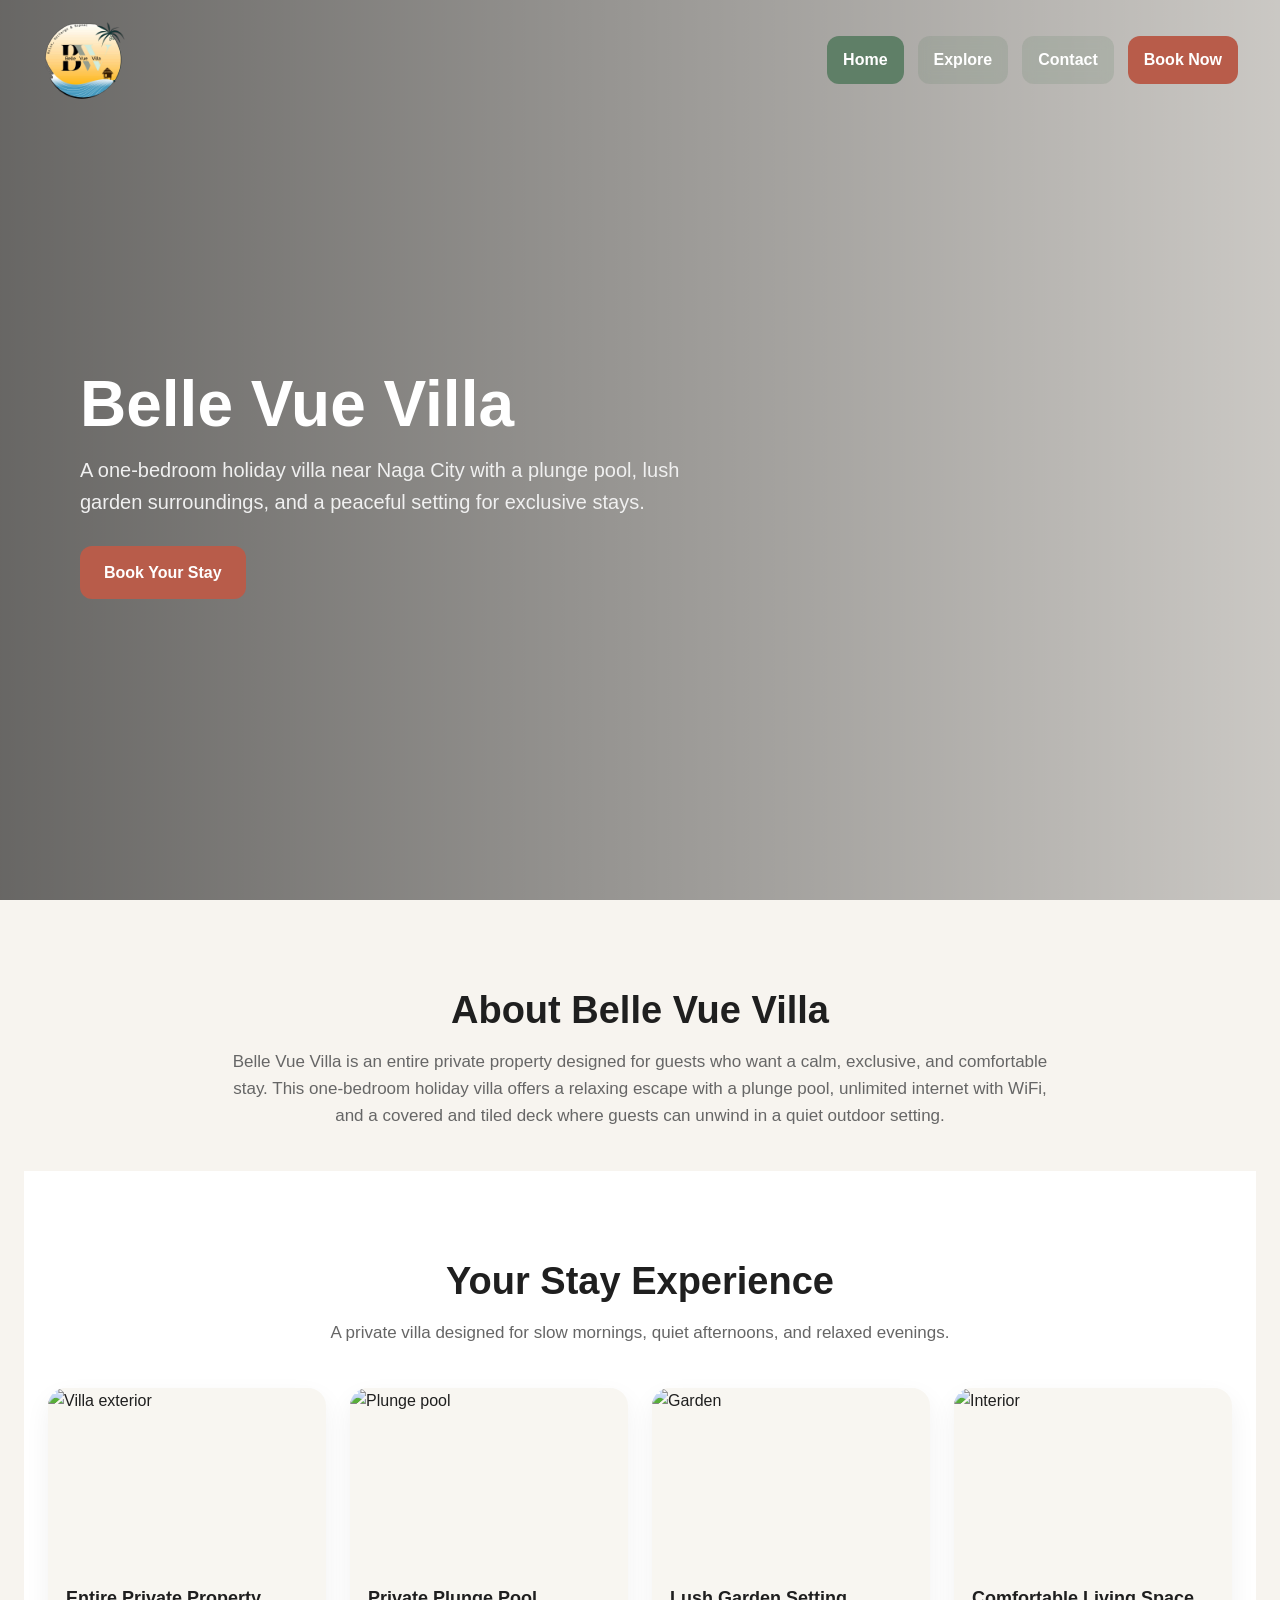
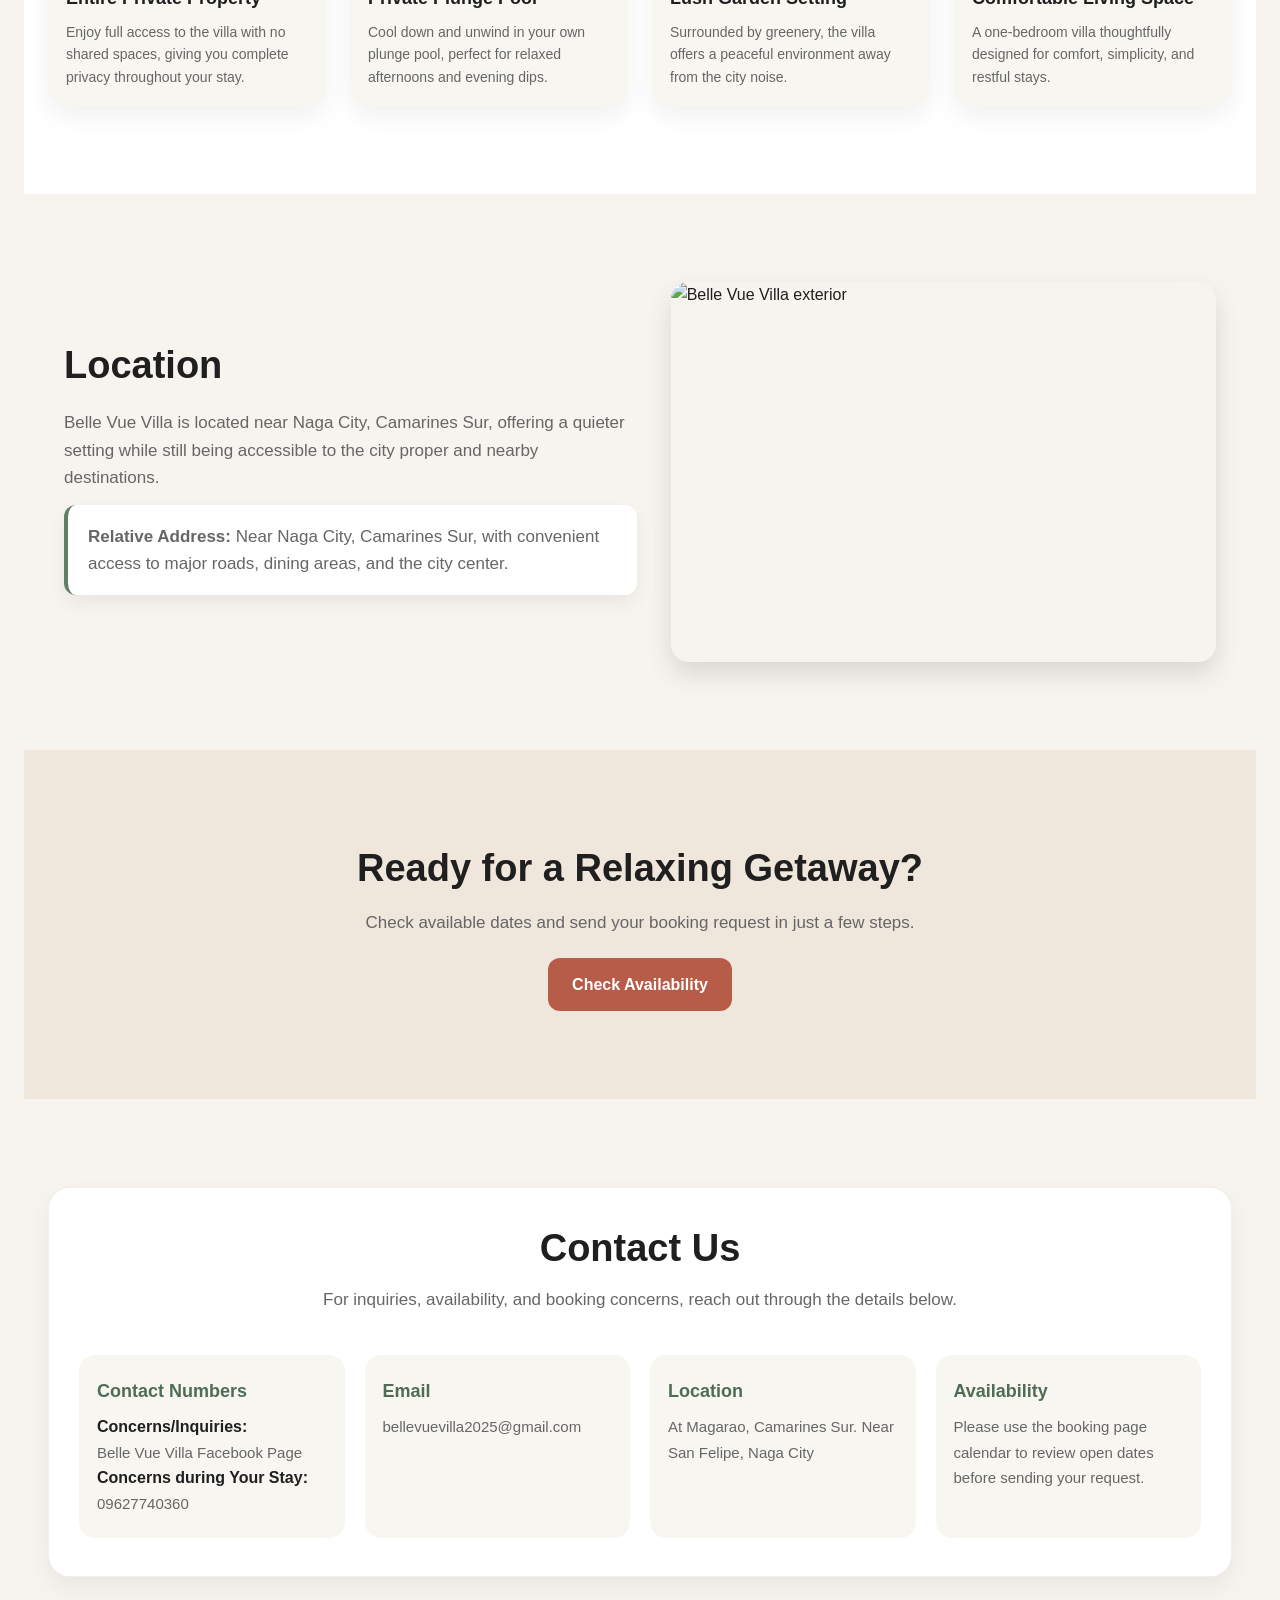
==== commit 852c20e6: "Add files via upload" ====
--- a/index.html
+++ b/index.html
@@ -7,7 +7,7 @@
   <link rel="stylesheet" href="style.css">
 </head>
 <body class="home-page">
-
+ 
   <header class="site-header home-header">
     <div class="header-left">
       <a href="index.html">
--- a/style.css
+++ b/style.css
@@ -1,9 +1,3 @@
-/* =========================================================
-   BELLE VUE VILLA - COMPLETE STYLESHEET
-   DESKTOP / TABLET / MOBILE GROUPED WITH CLEAR LABELS
-   ========================================================= */
-
-
 /* =========================================================
    1. RESET / BASE
    ========================================================= */
@@ -109,7 +103,7 @@
   position:relative;
   z-index:100;
   background:#ffffff;
-  border-bottom:1px solid rgba(0,0,0,0.06);
+  border-bottom:1px solid var(--border-soft);
 }
 
 .home-header{
@@ -239,7 +233,7 @@
   padding:88px 24px;
 }
 
-/* ---------- EXPERIENCE SECTION (REPLACES STAY RATES ON HOME) ---------- */
+/* ---------- EXPERIENCE SECTION ---------- */
 
 .experience-section{
   background:#fff;
@@ -382,8 +376,6 @@
 /* =========================================================
    5. EXPLORE PAGE
    ========================================================= */
-
-/* ---------- EXPLORE HERO ---------- */
 
 .explore-more{
   min-height:78vh;
@@ -395,7 +387,7 @@
   text-align:center;
   background:
     linear-gradient(rgba(0,0,0,0.50), rgba(0,0,0,0.30)),
-    url("Photos/BVV_Explore_Hero.jpg") center/cover no-repeat;
+    url("Photos/Outdoor/OD-1.JPG") center/cover no-repeat;
   color:white;
 }
 
@@ -411,8 +403,6 @@
   color:rgba(255,255,255,0.94);
   max-width:700px;
 }
-
-/* ---------- ROOM SECTIONS ---------- */
 
 .room-section{
   max-width:1200px;
@@ -453,8 +443,6 @@
   order:-1;
 }
 
-/* ---------- ROOM GALLERY ---------- */
-
 .room-gallery{
   display:grid;
   grid-template-columns:2fr 1fr 1fr;
@@ -490,8 +478,6 @@
   border-top:1px solid var(--border-soft);
 }
 
-/* ---------- EXTRA GALLERY ---------- */
-
 .gallery-container{
   max-width:1200px;
   margin:0 auto;
@@ -529,8 +515,6 @@
   grid-column:span 2;
   height:320px;
 }
-
-/* ---------- LIGHTBOX ---------- */
 
 .lightbox{
   position:fixed;
@@ -565,15 +549,58 @@
    6. BOOKING PAGE
    ========================================================= */
 
-/* ---------- PAGE WRAPPER ---------- */
+/* ---------- BOOKING HERO IMAGE WITH FLOATING TABS ---------- */
+
+.booking-page-layout{
+  background:#f7f4ef;
+}
+
+.booking-top-hero{
+  position:relative;
+  min-height:62vh;
+  display:flex;
+  align-items:center;
+  justify-content:center;
+  text-align:center;
+  padding:140px 24px 70px;
+  background:url("Photos/3.JPG") center/cover no-repeat;
+}
+
+.booking-top-overlay{
+  position:absolute;
+  inset:0;
+  background:linear-gradient(rgba(0,0,0,0.50), rgba(0,0,0,0.30));
+}
+
+.booking-top-text{
+  position:relative;
+  z-index:2;
+  color:#fff;
+  max-width:760px;
+}
+
+.booking-top-text h1{
+  font-size:54px;
+  line-height:1.1;
+  margin-bottom:12px;
+}
+
+.booking-top-text p{
+  font-size:18px;
+  color:rgba(255,255,255,0.92);
+}
+
+/* ---------- BOOKING CONTENT WRAPPER ---------- */
 
 .booking-page{
   max-width:1200px;
-  margin:0 auto;
+  margin:-40px auto 0;
   padding:36px 24px 80px;
-}
-
-/* ---------- HERO ---------- */
+  position:relative;
+  z-index:3;
+}
+
+/* ---------- HERO CARD ---------- */
 
 .booking-hero{
   margin-bottom:28px;
@@ -665,7 +692,7 @@
   object-fit:cover;
 }
 
-/* ---------- FORM CARD ---------- */
+/* ---------- FORM ---------- */
 
 .booking-form-section{
   margin-bottom:20px;
@@ -704,8 +731,6 @@
   color:#333;
   margin-bottom:8px;
 }
-
-/* ---------- INPUTS ---------- */
 
 .booking-form-card input,
 .booking-form-card select{
@@ -738,7 +763,7 @@
   box-shadow:0 0 0 4px rgba(217,83,79,0.10);
 }
 
-/* ---------- DATE PICKER CLICK ANYWHERE ---------- */
+/* ---------- DATE INPUTS ---------- */
 
 .booking-form-card input[type="date"]{
   cursor:pointer;
@@ -842,7 +867,7 @@
   transform:none;
 }
 
-/* ---------- SUCCESS MESSAGE ---------- */
+/* ---------- SUCCESS ---------- */
 
 .success-message{
   margin-top:18px;
@@ -865,7 +890,7 @@
 
 
 /* =========================================================
-   7. BOOKING LOADING / WAITING ANIMATION
+   7. LOADING / WAITING ANIMATION
    ========================================================= */
 
 .loading-overlay{
@@ -940,8 +965,7 @@
 
 
 /* =========================================================
-   8. MOBILE / TABLET CSS - 900PX
-   LABEL: MOBILE/TABLET LARGE
+   8. MOBILE / TABLET LARGE
    ========================================================= */
 
 @media (max-width: 900px){
@@ -1000,8 +1024,7 @@
 
 
 /* =========================================================
-   9. MOBILE CSS - 768PX
-   LABEL: MOBILE / TABLET MEDIUM
+   9. MOBILE / TABLET MEDIUM
    ========================================================= */
 
 @media (max-width: 768px){
@@ -1146,7 +1169,21 @@
     padding:10px 20px 70px;
   }
 
+  .booking-top-hero{
+    min-height:50vh;
+    padding:120px 20px 50px;
+  }
+
+  .booking-top-text h1{
+    font-size:38px;
+  }
+
+  .booking-top-text p{
+    font-size:16px;
+  }
+
   .booking-page{
+    margin-top:-24px;
     padding:24px 16px 60px;
   }
 
@@ -1186,8 +1223,7 @@
 
 
 /* =========================================================
-   10. MOBILE CSS - 480PX
-   LABEL: MOBILE SMALL
+   10. MOBILE SMALL
    ========================================================= */
 
 @media (max-width: 480px){
@@ -1201,6 +1237,10 @@
 
   .explore-more h1{
     font-size:34px;
+  }
+
+  .booking-top-text h1{
+    font-size:32px;
   }
 
   .room-gallery{
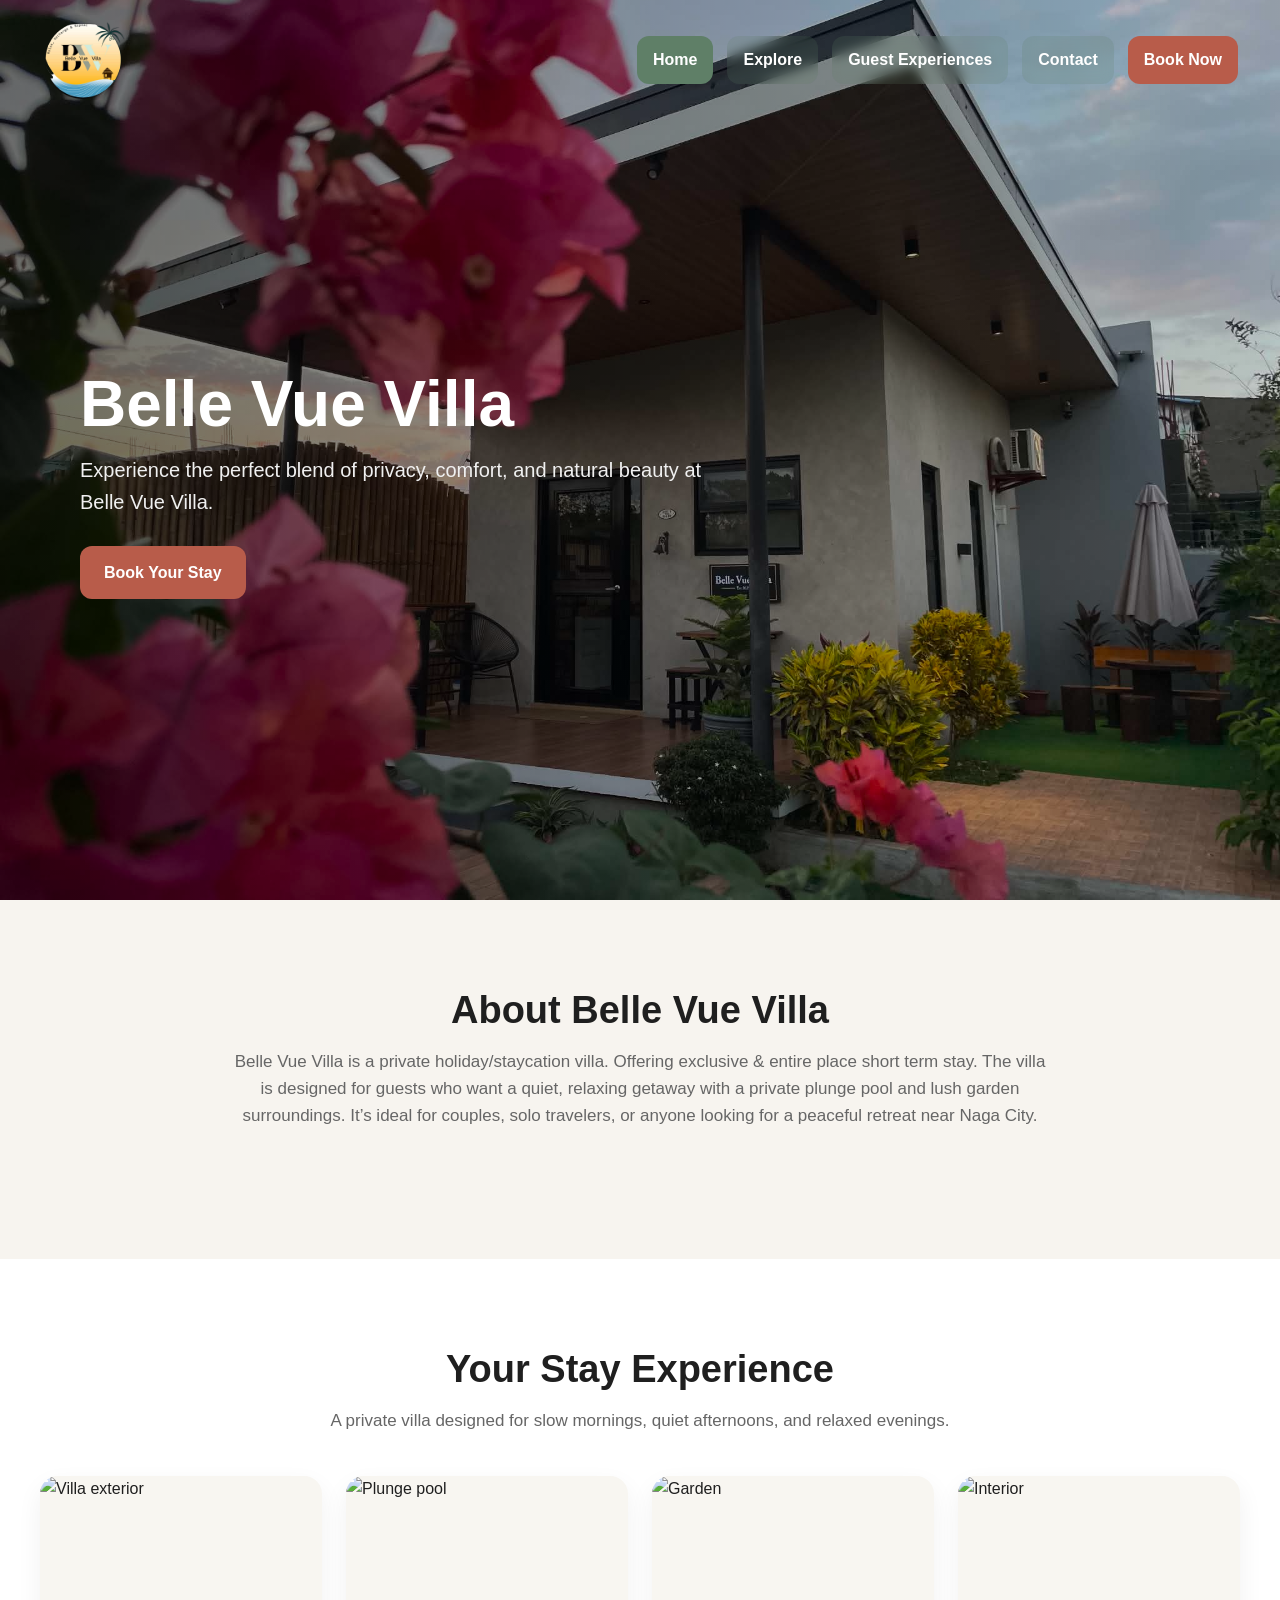
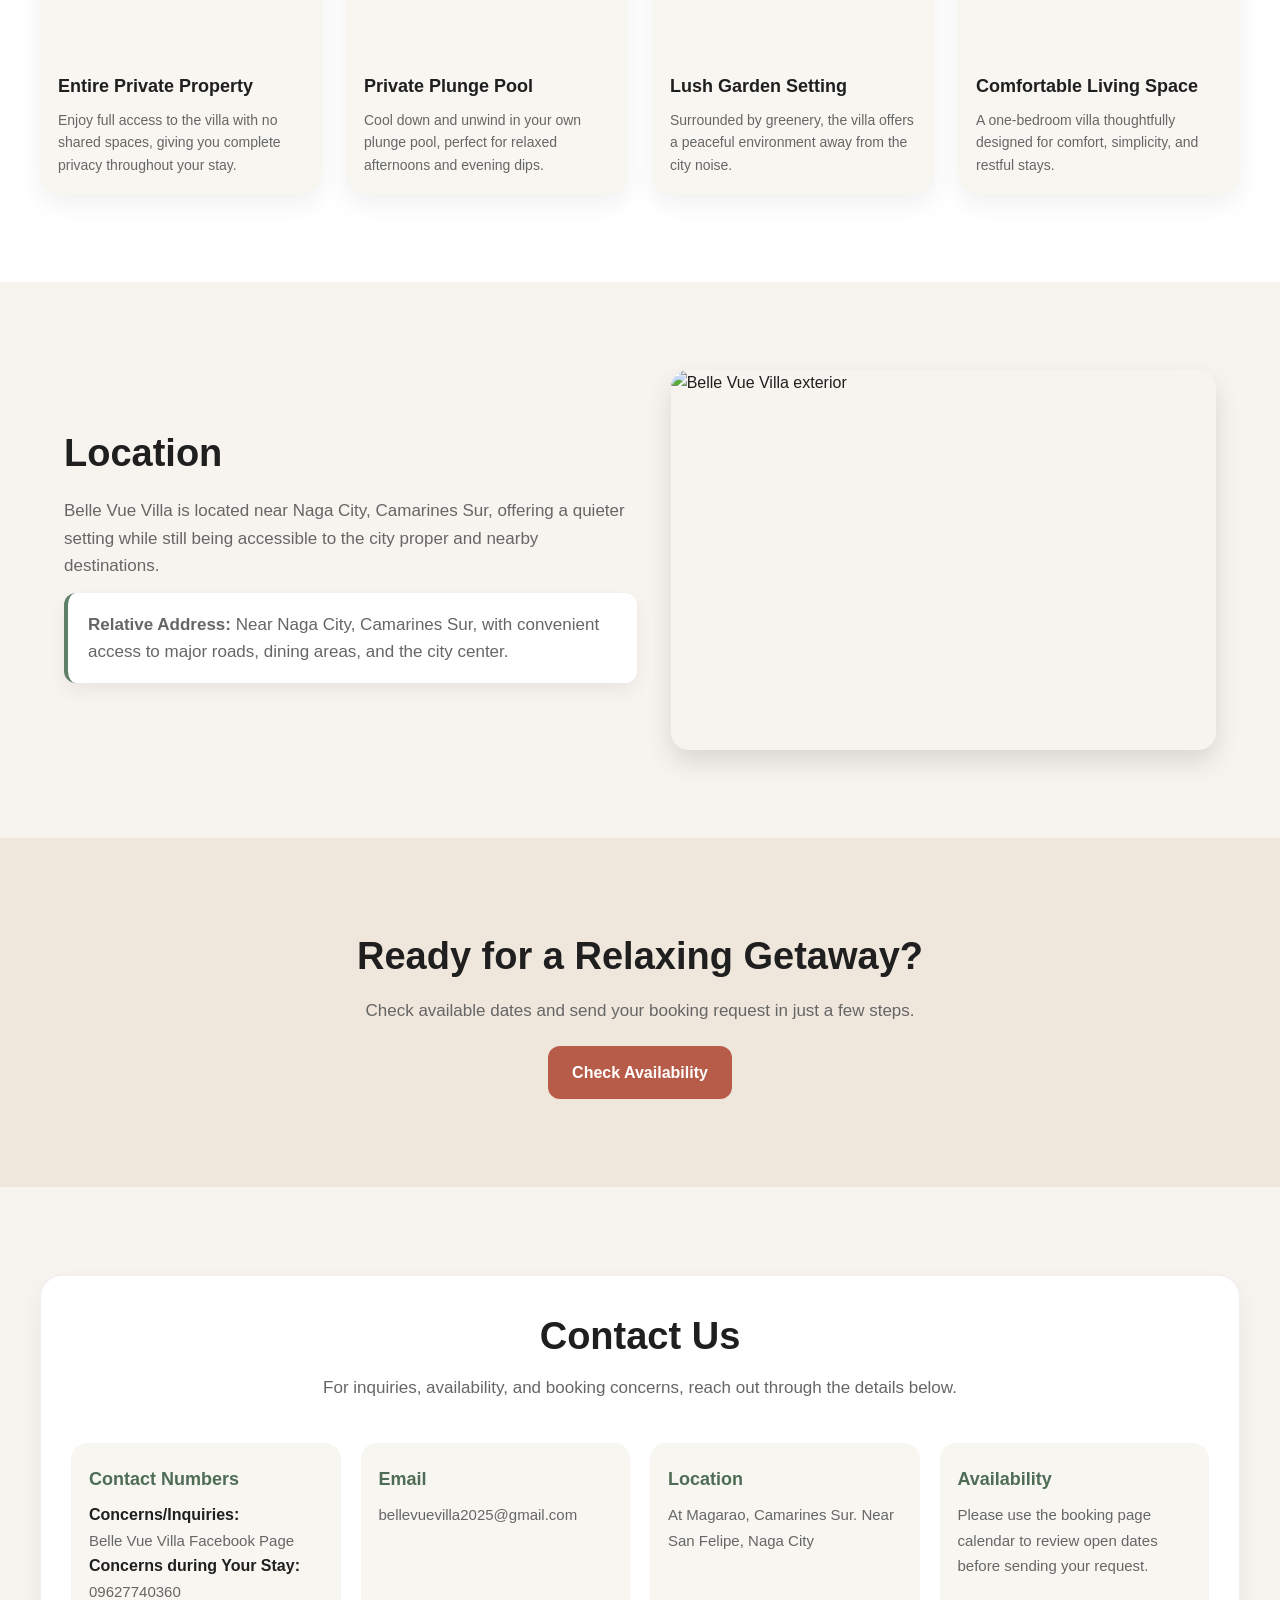
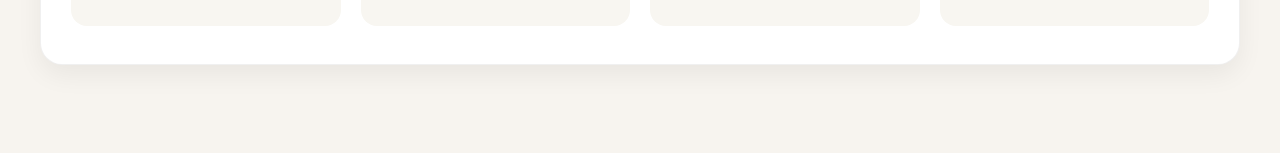
==== commit c610094c: "Add files via upload" ====
--- a/index.html
+++ b/index.html
@@ -5,6 +5,7 @@
   <meta name="viewport" content="width=device-width, initial-scale=1.0">
   <title>Belle Vue Villa</title>
   <link rel="stylesheet" href="style.css">
+  <link rel="icon" type="image/png" href="Photos/BVV-favicon.png">
 </head>
 <body class="home-page">
  
@@ -20,6 +21,7 @@
     <nav id="site-nav">
       <a href="index.html" class="active">Home</a>
       <a href="explore.html">Explore</a>
+      <a href="guestxp.html">Guest Experiences</a>
       <a href="#contact">Contact</a>
       <a href="booking.html" class="book-link">Book Now</a>
     </nav>
@@ -29,7 +31,7 @@
     <div class="hero-overlay"></div>
     <div class="hero-text">
       <h1>Belle Vue Villa</h1>
-      <p>A one-bedroom holiday villa near Naga City with a plunge pool, lush garden surroundings, and a peaceful setting for exclusive stays.</p>
+      <p>Experience the perfect blend of privacy, comfort, and natural beauty at Belle Vue Villa.</p>
       <button class="btn" type="button" onclick="location.href='booking.html'">Book Your Stay</button>
     </div>
   </section>
@@ -38,9 +40,10 @@
     <div class="section-heading">
       <h2>About Belle Vue Villa</h2>
       <p>
-        Belle Vue Villa is an entire private property designed for guests who want a calm, exclusive, and comfortable stay. This one-bedroom holiday villa offers a relaxing escape with a plunge pool, unlimited internet with WiFi, and a covered and tiled deck where guests can unwind in a quiet outdoor setting.
+        Belle Vue Villa is a private holiday/staycation villa. Offering exclusive & entire place short term stay. The villa is designed for guests who want a quiet, relaxing getaway with a private plunge pool and lush garden surroundings. It’s ideal for couples, solo travelers, or anyone looking for a peaceful retreat near Naga City.
       </p>
     </div>
+  </section>
 
   <section class="experience-section">
     <div class="section-heading">
@@ -63,7 +66,7 @@
       </div>
 
       <div class="experience-card">
-        <img src="Photos/Outdoor/OD-3.JPG" alt="Garden">
+        <img src="Photos/Outdoor/Garden-4.JPG" alt="Garden">
         <h3>Lush Garden Setting</h3>
         <p>Surrounded by greenery, the villa offers a peaceful environment away from the city noise.</p>
       </div>
--- a/style.css
+++ b/style.css
@@ -195,7 +195,7 @@
   display:flex;
   align-items:center;
   padding:150px 80px 80px;
-  background:url("Photos/Outdoor/OD-1.JPG") center/cover no-repeat;
+  background:url("Photos/BVV_Full-View_Flowers.jpg") center/cover no-repeat;
 }
 
 .hero-overlay{
@@ -387,7 +387,7 @@
   text-align:center;
   background:
     linear-gradient(rgba(0,0,0,0.50), rgba(0,0,0,0.30)),
-    url("Photos/Outdoor/OD-1.JPG") center/cover no-repeat;
+    url("Photos/BVV_Explore_Hero.jpg") center/cover no-repeat;
   color:white;
 }
 
@@ -496,7 +496,21 @@
   gap:18px;
 }
 
-.images img{
+.guest-media-grid{
+  grid-template-columns:repeat(3, 1fr);
+}
+
+.guest-media-grid img{
+  height:260px;
+}
+
+.guest-media-grid img:first-child{
+  grid-column:auto;
+  height:260px;
+}
+
+.images img,
+.video-card video{
   width:100%;
   height:250px;
   object-fit:cover;
@@ -506,9 +520,34 @@
   transition:transform 0.25s ease, box-shadow 0.25s ease;
 }
 
-.images img:hover{
+.images img:hover,
+.video-card video:hover{
   transform:translateY(-4px);
   box-shadow:0 14px 28px rgba(0,0,0,0.16);
+}
+
+.video-card{
+  position:relative;
+}
+
+.video-play-icon{
+  position:absolute;
+  inset:0;
+  display:flex;
+  align-items:center;
+  justify-content:center;
+  color:rgba(255,255,255,0.92);
+  font-size:48px;
+  text-shadow:0 0 18px rgba(0,0,0,0.45);
+  pointer-events:none;
+}
+
+#video-wrap video{
+  width:100%;
+  max-width:min(1100px, 92vw);
+  max-height:88vh;
+  object-fit:contain;
+  border-radius:16px;
 }
 
 .images img:first-child{
@@ -1022,17 +1061,56 @@
   }
 }
 
-
 /* =========================================================
-   9. MOBILE / TABLET MEDIUM
+   9. Guests Experiences
    ========================================================= */
+.guest-xp{
+  min-height:78vh;
+  padding:150px 24px 70px;
+  display:flex;
+  flex-direction:column;
+  justify-content:center;
+  align-items:center;
+  text-align:center;
+  background:
+    linear-gradient(rgba(0,0,0,0.50), rgba(0,0,0,0.30)),
+    url("Photos/Guest XP/Guest-XP-Hero.jpg") center/cover no-repeat;
+  color:white;
+}
+
+.guest-xp h1{
+  font-size:58px;
+  line-height:1.1;
+  margin-bottom:12px;
+}
+
+.guest-xp h4{
+  font-size:19px;
+  font-weight:400;
+  color:rgba(255,255,255,0.94);
+  max-width:700px;
+}
+
+/* =========================================================
+   MOBILE / TABLET MEDIUM
+   Transparent mobile menu for hero pages
+   ========================================================= */
 
 @media (max-width: 768px){
+
   .site-header{
     padding:16px 20px;
     position:relative;
   }
 
+  .home-header{
+    position:absolute;
+    top:0;
+    left:0;
+    background:transparent;
+    border-bottom:none;
+  }
+
   .logo{
     height:68px;
   }
@@ -1040,6 +1118,10 @@
   .menu-toggle{
     display:block;
     z-index:30;
+  }
+
+  .home-header .menu-toggle{
+    color:#fff;
   }
 
   .site-header nav{
@@ -1050,241 +1132,58 @@
     display:none;
     flex-direction:column;
     align-items:stretch;
-    background:#ffffff;
     border-radius:14px;
-    box-shadow:0 12px 30px rgba(0,0,0,0.15);
     padding:12px;
     gap:8px;
+    box-shadow:0 12px 30px rgba(0,0,0,0.18);
   }
 
   .home-header nav{
-    background:rgba(255,255,255,0.96);
-    backdrop-filter:blur(8px);
+    background:rgba(0,0,0,0.45);
+    backdrop-filter:blur(10px);
+    -webkit-backdrop-filter:blur(10px);
+    box-shadow:0 10px 30px rgba(0,0,0,0.25);
+  }
+
+  .site-header:not(.home-header) nav{
+    background:#ffffff;
   }
 
   .site-header nav.show{
     display:flex;
   }
 
-  .site-header nav a,
   .home-header nav a{
+    color:#fff;
+    background:rgba(255,255,255,0.10);
+  }
+
+  .home-header nav a:hover{
+    background:rgba(255,255,255,0.20);
+    color:#fff;
+  }
+
+  .home-header nav a.active{
+    background:var(--brand-green);
+    color:#fff;
+  }
+
+  .site-header:not(.home-header) nav a{
     color:#333;
     background:transparent;
+  }
+
+  .site-header:not(.home-header) nav a.active{
+    background:var(--brand-green);
+    color:#fff;
+  }
+
+  .site-header nav a{
     padding:12px 14px;
     border-radius:10px;
   }
 
-  .site-header nav a.active{
-    color:#fff;
-    background:var(--brand-green);
-  }
-
   .book-link{
     text-align:center;
   }
-
-  .hero{
-    min-height:88vh;
-    padding:130px 24px 60px;
-  }
-
-  .hero-text{
-    max-width:100%;
-    text-align:center;
-  }
-
-  .hero-text h1{
-    font-size:42px;
-  }
-
-  .hero-text p{
-    font-size:18px;
-  }
-
-  .about,
-  .experience-section,
-  .location-section,
-  .cta,
-  .contact-section{
-    padding:60px 20px;
-  }
-
-  .section-heading h2,
-  .location-text h2,
-  .cta h2,
-  .section-title-wrap h2{
-    font-size:24px;
-  }
-
-  .explore-more{
-    min-height:58vh;
-    padding:120px 20px 50px;
-  }
-
-  .explore-more h1{
-    font-size:40px;
-  }
-
-  .explore-more h4{
-    font-size:16px;
-  }
-
-  .room-section{
-    padding:56px 20px;
-  }
-
-  .room-text{
-    text-align:center;
-  }
-
-  .room-text h2{
-    font-size:30px;
-  }
-
-  .room-text p{
-    font-size:16px;
-  }
-
-  .room-gallery{
-    grid-template-columns:1fr;
-    grid-auto-rows:220px;
-  }
-
-  .room-gallery img:first-child{
-    grid-column:auto;
-    grid-row:auto;
-  }
-
-  .images{
-    grid-template-columns:1fr;
-  }
-
-  .images img,
-  .images img:first-child{
-    height:240px;
-    grid-column:auto;
-  }
-
-  .gallery-container{
-    padding:10px 20px 70px;
-  }
-
-  .booking-top-hero{
-    min-height:50vh;
-    padding:120px 20px 50px;
-  }
-
-  .booking-top-text h1{
-    font-size:38px;
-  }
-
-  .booking-top-text p{
-    font-size:16px;
-  }
-
-  .booking-page{
-    margin-top:-24px;
-    padding:24px 16px 60px;
-  }
-
-  .booking-hero-text,
-  .calendar-card,
-  .booking-page .info-card,
-  .booking-form-card,
-  .contact-card{
-    padding:20px;
-    border-radius:16px;
-  }
-
-  .booking-hero-text h1{
-    font-size:32px;
-  }
-
-  .input-grid{
-    grid-template-columns:1fr;
-  }
-
-  .input-full{
-    grid-column:auto;
-  }
-
-  .calendar-card iframe{
-    height:420px;
-  }
-
-  .experience-grid{
-    grid-template-columns:1fr;
-  }
-
-  .contact-grid{
-    grid-template-columns:1fr;
-  }
-}
-
-
-/* =========================================================
-   10. MOBILE SMALL
-   ========================================================= */
-
-@media (max-width: 480px){
-  .hero-text h1{
-    font-size:34px;
-  }
-
-  .hero-text p{
-    font-size:16px;
-  }
-
-  .explore-more h1{
-    font-size:34px;
-  }
-
-  .booking-top-text h1{
-    font-size:32px;
-  }
-
-  .room-gallery{
-    grid-auto-rows:190px;
-  }
-
-  .images img,
-  .images img:first-child{
-    height:200px;
-  }
-
-  .lightbox .close{
-    top:12px;
-    right:18px;
-    font-size:34px;
-  }
-
-  .booking-hero-text h1{
-    font-size:28px;
-  }
-
-  .calendar-card iframe{
-    height:360px;
-  }
-
-  .upload-box{
-    min-height:100px;
-    font-size:14px;
-  }
-
-  .submit-btn{
-    min-width:180px;
-    padding:14px 22px;
-    font-size:15px;
-  }
-
-  .rates-card img,
-  .payment-card img{
-    max-height:260px;
-    object-fit:contain;
-  }
-
-  .loader-box{
-    padding:24px 20px;
-    width:88%;
-  }
 }
